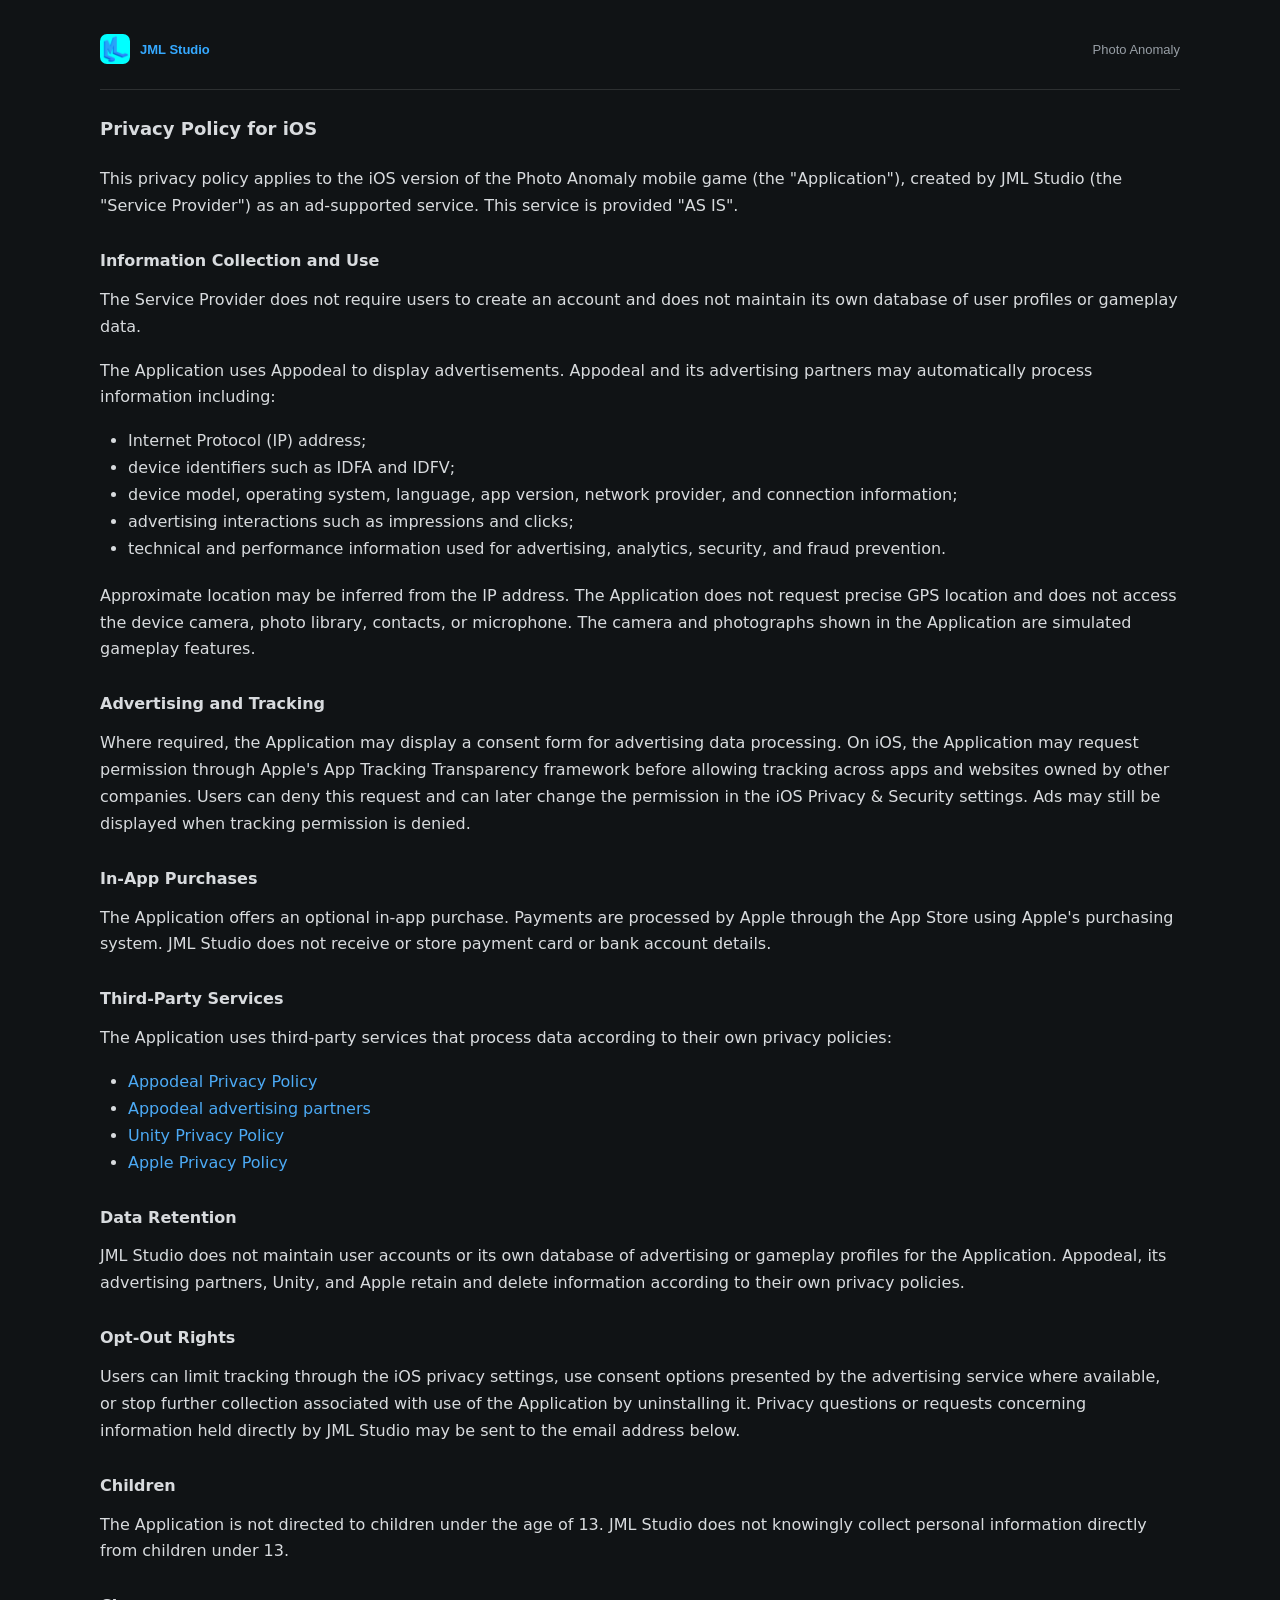
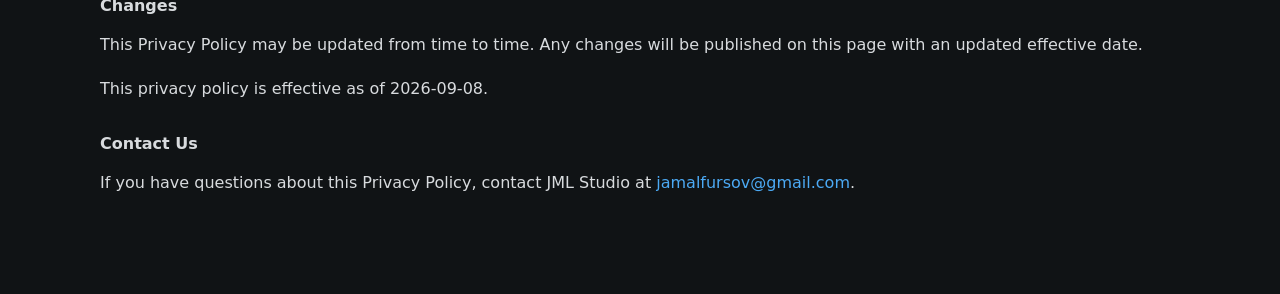
==== photoanomaly-ios/index.html @ 8ca18dcf "Added ios privacy policy" ====
<!doctype html>
<html lang="en">
<head>
  <meta charset="utf-8">
  <meta name="viewport" content="width=device-width, initial-scale=1">
  <meta name="theme-color" content="#080a0d">
  <meta name="robots" content="index,follow">
  <title>Photo Anomaly — Privacy Policy for iOS</title>
  <link rel="icon" href="../jml512.png">
  <link rel="stylesheet" href="../style.css">
</head>
<body class="legal-page">
  <main class="legal-wrap">
    <nav class="legal-nav" aria-label="JML Studio">
      <a href="../index.html">
        <img src="../jml512.png" alt="" width="30" height="30">
        <strong>JML Studio</strong>
      </a>
      <span>Photo Anomaly</span>
    </nav>
    <article class="legal-article">
      <h1>Privacy Policy for iOS</h1>
      <p>This privacy policy applies to the iOS version of the Photo Anomaly mobile game (the "Application"), created by JML Studio (the "Service Provider") as an ad-supported service. This service is provided "AS IS".</p>

      <h2>Information Collection and Use</h2>
      <p>The Service Provider does not require users to create an account and does not maintain its own database of user profiles or gameplay data.</p>
      <p>The Application uses Appodeal to display advertisements. Appodeal and its advertising partners may automatically process information including:</p>
      <ul>
        <li>Internet Protocol (IP) address;</li>
        <li>device identifiers such as IDFA and IDFV;</li>
        <li>device model, operating system, language, app version, network provider, and connection information;</li>
        <li>advertising interactions such as impressions and clicks;</li>
        <li>technical and performance information used for advertising, analytics, security, and fraud prevention.</li>
      </ul>
      <p>Approximate location may be inferred from the IP address. The Application does not request precise GPS location and does not access the device camera, photo library, contacts, or microphone. The camera and photographs shown in the Application are simulated gameplay features.</p>

      <h2>Advertising and Tracking</h2>
      <p>Where required, the Application may display a consent form for advertising data processing. On iOS, the Application may request permission through Apple's App Tracking Transparency framework before allowing tracking across apps and websites owned by other companies. Users can deny this request and can later change the permission in the iOS Privacy &amp; Security settings. Ads may still be displayed when tracking permission is denied.</p>

      <h2>In-App Purchases</h2>
      <p>The Application offers an optional in-app purchase. Payments are processed by Apple through the App Store using Apple's purchasing system. JML Studio does not receive or store payment card or bank account details.</p>

      <h2>Third-Party Services</h2>
      <p>The Application uses third-party services that process data according to their own privacy policies:</p>
      <ul>
        <li><a href="https://appodeal.com/privacy-policy/" target="_blank" rel="noopener noreferrer">Appodeal Privacy Policy</a></li>
        <li><a href="https://appodeal.com/partners-privacy-policies/" target="_blank" rel="noopener noreferrer">Appodeal advertising partners</a></li>
        <li><a href="https://unity.com/legal/privacy-policy" target="_blank" rel="noopener noreferrer">Unity Privacy Policy</a></li>
        <li><a href="https://www.apple.com/legal/privacy/" target="_blank" rel="noopener noreferrer">Apple Privacy Policy</a></li>
      </ul>

      <h2>Data Retention</h2>
      <p>JML Studio does not maintain user accounts or its own database of advertising or gameplay profiles for the Application. Appodeal, its advertising partners, Unity, and Apple retain and delete information according to their own privacy policies.</p>

      <h2>Opt-Out Rights</h2>
      <p>Users can limit tracking through the iOS privacy settings, use consent options presented by the advertising service where available, or stop further collection associated with use of the Application by uninstalling it. Privacy questions or requests concerning information held directly by JML Studio may be sent to the email address below.</p>

      <h2>Children</h2>
      <p>The Application is not directed to children under the age of 13. JML Studio does not knowingly collect personal information directly from children under 13.</p>

      <h2>Changes</h2>
      <p>This Privacy Policy may be updated from time to time. Any changes will be published on this page with an updated effective date.</p>
      <p>This privacy policy is effective as of 2026-09-08.</p>

      <h2>Contact Us</h2>
      <p>If you have questions about this Privacy Policy, contact JML Studio at <a href="mailto:jamalfursov@gmail.com">jamalfursov@gmail.com</a>.</p>
    </article>
  </main>
</body>
</html>
---- style.css ----
:root {
  --bg: #07090c;
  --bg-soft: #0a0d11;
  --panel: #0c1117;
  --panel-2: #0e141b;
  --text: #e8f2ff;
  --muted: #8f98a5;
  --muted-2: #626b77;
  --line: rgba(210, 232, 255, .08);
  --line-strong: rgba(210, 232, 255, .14);
  --accent: #24d6d6;
  --accent-2: #2e9fff;
  --accent-soft: rgba(36, 214, 214, .12);
  --radius: 28px;
  --max: 1440px;
  --header-h: 92px;
}

* { box-sizing: border-box; }
html { scroll-behavior: smooth; background: var(--bg); }
body {
  margin: 0;
  color: var(--text);
  background: var(--bg);
  font-family: Inter, ui-sans-serif, -apple-system, BlinkMacSystemFont, "Segoe UI", Roboto, Helvetica, Arial, sans-serif;
  -webkit-font-smoothing: antialiased;
  overflow-x: hidden;
}

a { color: inherit; text-decoration: none; }
button, a { -webkit-tap-highlight-color: transparent; }
img { display: block; max-width: 100%; }

::selection { background: rgba(36, 214, 214, .25); color: white; }

.ambient, .grid-glow { position: fixed; inset: auto; pointer-events: none; z-index: 0; }
.ambient { width: 520px; height: 520px; border-radius: 50%; filter: blur(130px); opacity: .13; }
.ambient-a { right: -220px; top: 120px; background: var(--accent-2); }
.ambient-b { left: -220px; top: 820px; background: var(--accent); opacity: .09; }
.grid-glow {
  inset: 0;
  opacity: .23;
  background-image:
    linear-gradient(rgba(255,255,255,.017) 1px, transparent 1px),
    linear-gradient(90deg, rgba(255,255,255,.017) 1px, transparent 1px);
  background-size: 76px 76px;
  mask-image: linear-gradient(to bottom, black 0, transparent 780px);
}

.site-header {
  position: relative;
  z-index: 10;
  width: min(calc(100% - 64px), var(--max));
  height: var(--header-h);
  margin: 0 auto;
  display: grid;
  grid-template-columns: 1fr auto 1fr;
  align-items: center;
  border-bottom: 1px solid var(--line);
}
.brand { display: inline-flex; align-items: center; gap: 12px; width: max-content; font-weight: 720; letter-spacing: -.02em; }
.brand img { width: 42px; height: 42px; border-radius: 11px; box-shadow: 0 8px 28px rgba(38, 157, 255, .14); }
.nav { display: flex; align-items: center; gap: 34px; font-size: 14px; color: var(--muted); }
.nav a { transition: color .2s ease; }
.nav a:hover { color: var(--text); }
.language-toggle {
  justify-self: end;
  border: 1px solid var(--line-strong);
  background: rgba(12, 17, 23, .72);
  color: var(--muted-2);
  padding: 9px 12px;
  border-radius: 999px;
  font: inherit;
  font-size: 12px;
  font-weight: 700;
  cursor: pointer;
  backdrop-filter: blur(14px);
}
.language-toggle [data-lang] { transition: color .2s ease; }
.language-toggle [data-lang].active { color: var(--text); }
.language-toggle .separator { margin: 0 5px; opacity: .35; }

.section-shell { position: relative; z-index: 1; width: min(calc(100% - 64px), var(--max)); margin-left: auto; margin-right: auto; }

.hero {
  min-height: 690px;
  display: grid;
  grid-template-columns: 1.02fr .98fr;
  align-items: center;
  gap: 72px;
  padding: 74px 0 88px;
}
.eyebrow, .section-kicker {
  display: flex;
  align-items: center;
  gap: 10px;
  color: var(--accent);
  text-transform: uppercase;
  letter-spacing: .13em;
  font-size: 12px;
  font-weight: 750;
}
.signal-dot { width: 6px; height: 6px; background: var(--accent); border-radius: 999px; box-shadow: 0 0 18px rgba(36,214,214,.9); flex: 0 0 auto; }
.hero h1 {
  margin: 0;
  font-size: clamp(88px, 10.2vw, 166px);
  line-height: .79;
  letter-spacing: -.075em;
  font-weight: 820;
}
.hero h1 span {
  color: transparent;
  -webkit-text-stroke: 1px rgba(224, 241, 255, .35);
  text-stroke: 1px rgba(224, 241, 255, .35);
}
.hero-actions { margin-top: 56px; display: flex; flex-wrap: wrap; gap: 12px; }
.button {
  display: inline-flex;
  align-items: center;
  justify-content: space-between;
  gap: 28px;
  min-width: 190px;
  padding: 15px 18px;
  border: 1px solid var(--line-strong);
  border-radius: 13px;
  font-size: 14px;
  font-weight: 720;
  transition: transform .2s ease, background .2s ease, border-color .2s ease, box-shadow .2s ease;
}
.button:hover { transform: translateY(-2px); }
.button-primary { background: var(--text); color: #071016; border-color: var(--text); box-shadow: 0 14px 42px rgba(94, 183, 255, .12); }
.button-primary:hover { background: #fff; }
.button-ghost { background: rgba(255,255,255,.018); }
.button-ghost:hover { border-color: rgba(36,214,214,.28); background: rgba(36,214,214,.055); }
.button-large { min-width: 230px; padding: 18px 20px; }

.hero-mark { position: relative; display: grid; place-items: center; min-height: 500px; }
.logo-frame {
  width: min(68%, 390px);
  aspect-ratio: 1;
  border-radius: 42px;
  overflow: hidden;
  box-shadow: 0 36px 130px rgba(31, 140, 255, .22), 0 0 0 1px rgba(255,255,255,.07);
  transform: rotate(2.4deg);
  position: relative;
  z-index: 2;
}
.logo-frame img { width: 100%; height: 100%; object-fit: cover; }
.logo-orbit { position: absolute; width: 84%; aspect-ratio: 1; border-radius: 50%; border: 1px solid rgba(36,214,214,.14); box-shadow: inset 0 0 100px rgba(36,214,214,.03); }
.logo-orbit::before, .logo-orbit::after { content: ""; position: absolute; border-radius: 50%; border: 1px solid rgba(46,159,255,.08); }
.logo-orbit::before { inset: 10%; }
.logo-orbit::after { inset: 24%; }
.orbit-label { position: absolute; z-index: 3; font: 650 10px/1 ui-monospace, SFMono-Regular, Menlo, monospace; letter-spacing: .15em; color: rgba(221, 237, 255, .42); }
.orbit-label-top { right: 8%; top: 13%; }
.orbit-label-bottom { left: 8%; bottom: 14%; }

.stats {
  display: grid;
  grid-template-columns: repeat(3, minmax(0, 1fr));
  border-top: 1px solid var(--line);
  border-bottom: 1px solid var(--line);
  background: rgba(7,9,12,.36);
}
.stat {
  min-width: 0;
  padding: 38px 36px 40px;
  border-right: 1px solid var(--line);
}
.stat:last-child { border-right: 0; }
.stat-value { display: flex; align-items: baseline; flex-wrap: wrap; gap: 10px; min-width: 0; }
.stat-value strong { font-size: clamp(40px, 4vw, 64px); line-height: .9; letter-spacing: -.055em; }
.stat-value em { font-style: normal; color: var(--text); font-size: clamp(14px, 1.2vw, 19px); font-weight: 700; white-space: nowrap; }
.stat > span { display: block; margin-top: 10px; color: var(--muted); font-size: 14px; line-height: 1.35; }

.work, .links-section { padding-top: 132px; }
.section-heading { max-width: 1000px; margin-bottom: 48px; }
.compact-heading { margin-bottom: 30px; }
.section-heading h2, .contact-card h2 {
  margin: 14px 0 0;
  font-size: clamp(48px, 6vw, 92px);
  line-height: .97;
  letter-spacing: -.055em;
}

.project-grid { display: grid; grid-template-columns: repeat(2, minmax(0, 1fr)); gap: 16px; }
.project-card {
  min-width: 0;
  overflow: hidden;
  border: 1px solid var(--line);
  border-radius: var(--radius);
  background: linear-gradient(145deg, rgba(14,20,27,.97), rgba(9,13,18,.97));
  box-shadow: 0 28px 80px rgba(0,0,0,.16);
  transition: transform .25s ease, border-color .25s ease, box-shadow .25s ease;
}
.project-card:hover { transform: translateY(-3px); border-color: rgba(85,183,255,.18); box-shadow: 0 34px 90px rgba(0,0,0,.24); }
.project-card-wide { grid-column: 1 / -1; }

.project-media { position: relative; height: 250px; display: grid; overflow: hidden; background: #05070a; border-bottom: 1px solid var(--line); }
.project-media img { width: 100%; height: 100%; min-width: 0; object-fit: cover; transition: transform .45s ease, filter .45s ease; filter: saturate(.78) contrast(1.02) brightness(.82); }
.project-card:hover .project-media img { transform: scale(1.025); filter: saturate(.92) contrast(1.04) brightness(.9); }
.media-pair { grid-template-columns: 1fr 1fr; gap: 2px; }
.media-triptych { grid-template-columns: repeat(3, 1fr); gap: 2px; }
.media-portrait img { object-position: center 25%; }
.media-shade { position: absolute; inset: 0; background: linear-gradient(to top, rgba(5,8,12,.75) 0%, transparent 52%), linear-gradient(90deg, rgba(4,8,12,.08), transparent); pointer-events: none; }
.media-badge { position: absolute; left: 18px; top: 18px; display: inline-flex; align-items: center; gap: 8px; padding: 8px 10px; border-radius: 999px; border: 1px solid rgba(255,255,255,.12); background: rgba(7,10,14,.68); backdrop-filter: blur(12px); font: 700 10px/1 ui-monospace, SFMono-Regular, Menlo, monospace; text-transform: uppercase; letter-spacing: .08em; color: #b7c3cf; }
.status-live { color: #92f8f2; border-color: rgba(36,214,214,.22); }

.project-content { padding: 26px 30px 30px; display: flex; flex-direction: column; min-height: 335px; }
.project-topline { display: flex; justify-content: space-between; align-items: center; gap: 20px; color: var(--muted-2); font: 700 10px/1 ui-monospace, SFMono-Regular, Menlo, monospace; letter-spacing: .08em; text-transform: uppercase; }
.project-index { color: #a9b5c2; }
.project-content h3, .fan-copy h3 { margin: 34px 0 16px; font-size: clamp(34px, 3.6vw, 58px); line-height: .95; letter-spacing: -.052em; }
.project-content p, .fan-project-row p { margin: 0; color: #a2a9b1; font-size: 15px; line-height: 1.65; }
.project-meta { display: flex; flex-wrap: wrap; gap: 8px; margin-top: 24px; }
.project-meta span { padding: 7px 10px; border: 1px solid var(--line); border-radius: 999px; color: #929ba6; font: 650 10px/1 ui-monospace, SFMono-Regular, Menlo, monospace; }
.project-link { display: flex; align-items: center; justify-content: space-between; gap: 20px; margin-top: auto; padding-top: 30px; color: #dbe8f7; font-size: 14px; font-weight: 720; border-top: 1px solid var(--line); }
.project-meta + .project-link { margin-top: 30px; }
.project-link span:last-child { color: var(--accent-2); font-size: 18px; transition: transform .2s ease; }
.project-link:hover span:last-child { transform: translate(3px, -3px); }

.archive-card { position: relative; }
.archive-visual { position: relative; height: 250px; overflow: hidden; border-bottom: 1px solid var(--line); background: radial-gradient(circle at 66% 18%, rgba(36,214,214,.13), transparent 36%), linear-gradient(135deg, #0b1218, #080b0f 62%); }
.archive-word { position: absolute; left: 28px; bottom: 16px; z-index: 2; font-size: 104px; font-weight: 850; line-height: .8; letter-spacing: -.08em; color: rgba(231,243,255,.95); }
.archive-stack { position: absolute; right: 30px; top: 28px; display: grid; grid-template-columns: repeat(3, 58px); gap: 9px; transform: rotate(-6deg); }
.archive-stack span { aspect-ratio: 1; display: grid; place-items: center; border-radius: 14px; background: rgba(255,255,255,.035); border: 1px solid rgba(255,255,255,.08); color: rgba(204,225,245,.45); font: 760 12px/1 ui-monospace, monospace; }
.archive-stack span:nth-child(2), .archive-stack span:nth-child(5) { color: var(--accent); border-color: rgba(36,214,214,.16); background: rgba(36,214,214,.045); }
.archive-grid { position: absolute; inset: 0; background-image: linear-gradient(rgba(255,255,255,.025) 1px, transparent 1px), linear-gradient(90deg, rgba(255,255,255,.025) 1px, transparent 1px); background-size: 32px 32px; mask-image: linear-gradient(90deg, transparent, black); }

.fan-card { display: grid; grid-template-columns: 1.05fr .95fr; min-height: 560px; }
.fan-copy { padding: 36px 38px 38px; }
.fan-copy h3 { margin-top: 42px; }
.fan-project-row { padding: 22px 0; border-top: 1px solid var(--line); }
.fan-project-row strong { display: block; margin-bottom: 9px; font-size: 15px; }
.fan-project-row p { font-size: 14px; }
.fan-disclaimer { margin: 20px 0 0; color: var(--muted-2); font-size: 11px; line-height: 1.5; }
.jurassic-video { position: relative; min-height: 100%; overflow: hidden; border-left: 1px solid var(--line); background: #05070a; }
.jurassic-video img { width: 100%; height: 100%; object-fit: cover; filter: saturate(.7) brightness(.72); transition: transform .45s ease, filter .45s ease; }
.jurassic-video:hover img { transform: scale(1.025); filter: saturate(.9) brightness(.82); }
.jurassic-video::after { content: ""; position: absolute; inset: 0; background: linear-gradient(to top, rgba(5,8,12,.82), transparent 58%); }
.video-overlay { position: absolute; left: 26px; right: 26px; bottom: 24px; z-index: 2; display: grid; grid-template-columns: auto 1fr auto; align-items: center; gap: 14px; }
.play-button { width: 50px; height: 50px; display: grid; place-items: center; border-radius: 50%; background: rgba(239,248,255,.94); color: #071016; font-size: 14px; }
.video-overlay small { display: block; color: #a5adb6; font-size: 10px; text-transform: uppercase; letter-spacing: .1em; margin-bottom: 4px; }
.video-overlay strong { font-size: 16px; }
.video-arrow { font-size: 20px; color: var(--accent-2); }

.links-section { padding-bottom: 40px; }
.social-grid { display: grid; grid-template-columns: repeat(3, minmax(0, 1fr)); gap: 12px; }
.social-card {
  min-width: 0;
  display: grid;
  grid-template-columns: auto minmax(0,1fr) auto;
  align-items: center;
  gap: 16px;
  min-height: 112px;
  padding: 19px;
  border: 1px solid var(--line);
  border-radius: 19px;
  background: rgba(11,15,20,.68);
  transition: transform .22s ease, border-color .22s ease, background .22s ease;
}
.social-card:hover { transform: translateY(-3px); border-color: rgba(36,214,214,.2); background: rgba(13,20,26,.94); }
.social-icon { width: 48px; height: 48px; display: grid; place-items: center; border-radius: 14px; border: 1px solid var(--line-strong); background: rgba(255,255,255,.025); color: #d8e7f4; }
.social-icon svg { width: 23px; height: 23px; fill: currentColor; }
.itch-icon b { font-size: 12px; letter-spacing: -.04em; }
.social-copy { min-width: 0; }
.social-copy strong { display: block; font-size: 16px; }
.social-copy small { display: block; margin-top: 5px; color: var(--muted); font-size: 12px; white-space: nowrap; overflow: hidden; text-overflow: ellipsis; }
.social-arrow { color: var(--accent-2); font-size: 18px; transition: transform .2s ease; }
.social-card:hover .social-arrow { transform: translate(3px,-3px); }
.social-card:hover .social-icon { color: var(--accent); }

.contact-section { padding-top: 108px; padding-bottom: 108px; }
.contact-card { padding: 44px; display: flex; align-items: end; justify-content: space-between; gap: 42px; border: 1px solid rgba(36,214,214,.12); border-radius: 28px; background: radial-gradient(circle at 88% 20%, rgba(46,159,255,.13), transparent 31%), linear-gradient(135deg, rgba(13,20,27,.94), rgba(8,12,16,.94)); }
.contact-card h2 { font-size: clamp(30px, 4vw, 58px); max-width: 820px; overflow-wrap: anywhere; }
.contact-copy { min-width: 0; }

.site-footer { min-height: 94px; display: flex; align-items: center; justify-content: space-between; gap: 30px; border-top: 1px solid var(--line); color: var(--muted-2); font-size: 12px; }
.site-footer a:hover { color: var(--text); }

.reveal { opacity: 0; transform: translateY(16px); transition: opacity .6s ease, transform .6s ease; }
.reveal.is-visible { opacity: 1; transform: none; }

/* Privacy policy */
.legal-page { background: #101315; color: #e7e9eb; }
.legal-page .ambient, .legal-page .grid-glow { display: none; }
.legal-wrap { width: min(calc(100% - 48px), 1080px); margin: 0 auto; padding: 34px 0 80px; }
.legal-nav { display: flex; align-items: center; justify-content: space-between; gap: 24px; padding-bottom: 25px; border-bottom: 1px solid rgba(255,255,255,.12); color: #989fa6; font-size: 13px; }
.legal-nav a { display: flex; align-items: center; gap: 10px; color: #35a9ff; }
.legal-nav img { width: 30px; height: 30px; border-radius: 7px; }
.legal-article { margin-top: 24px; font-family: ui-sans-serif, system-ui, -apple-system, "Segoe UI", sans-serif; font-size: 16px; line-height: 1.68; color: #d8dbde; }
.legal-article h1 { font-size: 18px; margin: 0 0 22px; }
.legal-article h2 { font-size: 16px; margin: 28px 0 12px; }
.legal-article p { margin: 0 0 17px; }
.legal-article ul { margin: 0 0 20px; padding-left: 28px; }
.legal-article a { color: #4caaf5; }
.legal-article hr { border: 0; border-top: 1px solid rgba(255,255,255,.12); margin: 30px 0; }

@media (max-width: 1100px) {
  .hero { min-height: auto; grid-template-columns: 1fr .82fr; gap: 28px; }
  .hero h1 { font-size: clamp(76px, 12vw, 128px); }
  .logo-frame { width: min(78%, 350px); }
  .social-grid { grid-template-columns: repeat(2, minmax(0, 1fr)); }
  .fan-card { grid-template-columns: 1fr; }
  .jurassic-video { min-height: 420px; border-left: 0; border-top: 1px solid var(--line); }
}

@media (max-width: 820px) {
  :root { --header-h: 74px; --radius: 22px; }
  .site-header, .section-shell { width: min(calc(100% - 34px), var(--max)); }
  .site-header { grid-template-columns: 1fr auto; }
  .nav { display: none; }
  .hero { grid-template-columns: 1fr; padding: 60px 0 74px; gap: 36px; }
  .hero-mark { min-height: 360px; order: -1; }
  .logo-frame { width: min(68vw, 315px); border-radius: 34px; }
  .logo-orbit { width: min(82vw, 390px); }
  .hero h1 { font-size: clamp(76px, 24vw, 116px); }
  .hero-actions { margin-top: 40px; }
  .stats { grid-template-columns: 1fr; }
  .stat { border-right: 0; border-bottom: 1px solid var(--line); padding: 26px 10px; display: grid; grid-template-columns: minmax(145px, auto) 1fr; align-items: center; gap: 18px; }
  .stat:last-child { border-bottom: 0; }
  .stat > span { margin: 0; }
  .work, .links-section { padding-top: 92px; }
  .section-heading { margin-bottom: 34px; }
  .project-grid { grid-template-columns: 1fr; }
  .project-card-wide { grid-column: auto; }
  .project-media, .archive-visual { height: 230px; }
  .project-content { padding: 24px; min-height: 0; }
  .project-content h3, .fan-copy h3 { font-size: clamp(38px, 11vw, 56px); }
  .project-link { margin-top: 28px; }
  .fan-copy { padding: 28px 24px; }
  .jurassic-video { min-height: 330px; }
  .contact-card { align-items: stretch; flex-direction: column; padding: 30px 24px; }
  .button-large { width: 100%; }
  .site-footer { min-height: 118px; align-items: flex-start; justify-content: center; flex-direction: column; gap: 10px; }
}

@media (max-width: 560px) {
  .brand span { font-size: 14px; }
  .brand img { width: 36px; height: 36px; border-radius: 9px; }
  .language-toggle { padding: 8px 10px; }
  .hero { padding-top: 42px; }
  .hero-mark { min-height: 310px; }
  .hero-actions { flex-direction: column; }
  .button { width: 100%; }
  .stat { grid-template-columns: 130px 1fr; }
  .stat-value { gap: 6px; }
  .stat-value strong { font-size: 42px; }
  .stat-value em { font-size: 13px; }
  .section-heading h2 { font-size: 44px; }
  .media-pair { grid-template-columns: 1fr 1fr; }
  .media-triptych { grid-template-columns: repeat(3, 1fr); }
  .project-media { height: 205px; }
  .archive-word { font-size: 82px; }
  .archive-stack { right: 20px; grid-template-columns: repeat(3, 45px); }
  .social-grid { grid-template-columns: 1fr; }
  .social-card { min-height: 94px; }
  .jurassic-video { min-height: 270px; }
  .video-overlay { left: 18px; right: 18px; bottom: 18px; }
}

@media (prefers-reduced-motion: reduce) {
  html { scroll-behavior: auto; }
  *, *::before, *::after { animation: none !important; transition: none !important; }
  .reveal { opacity: 1; transform: none; }
}
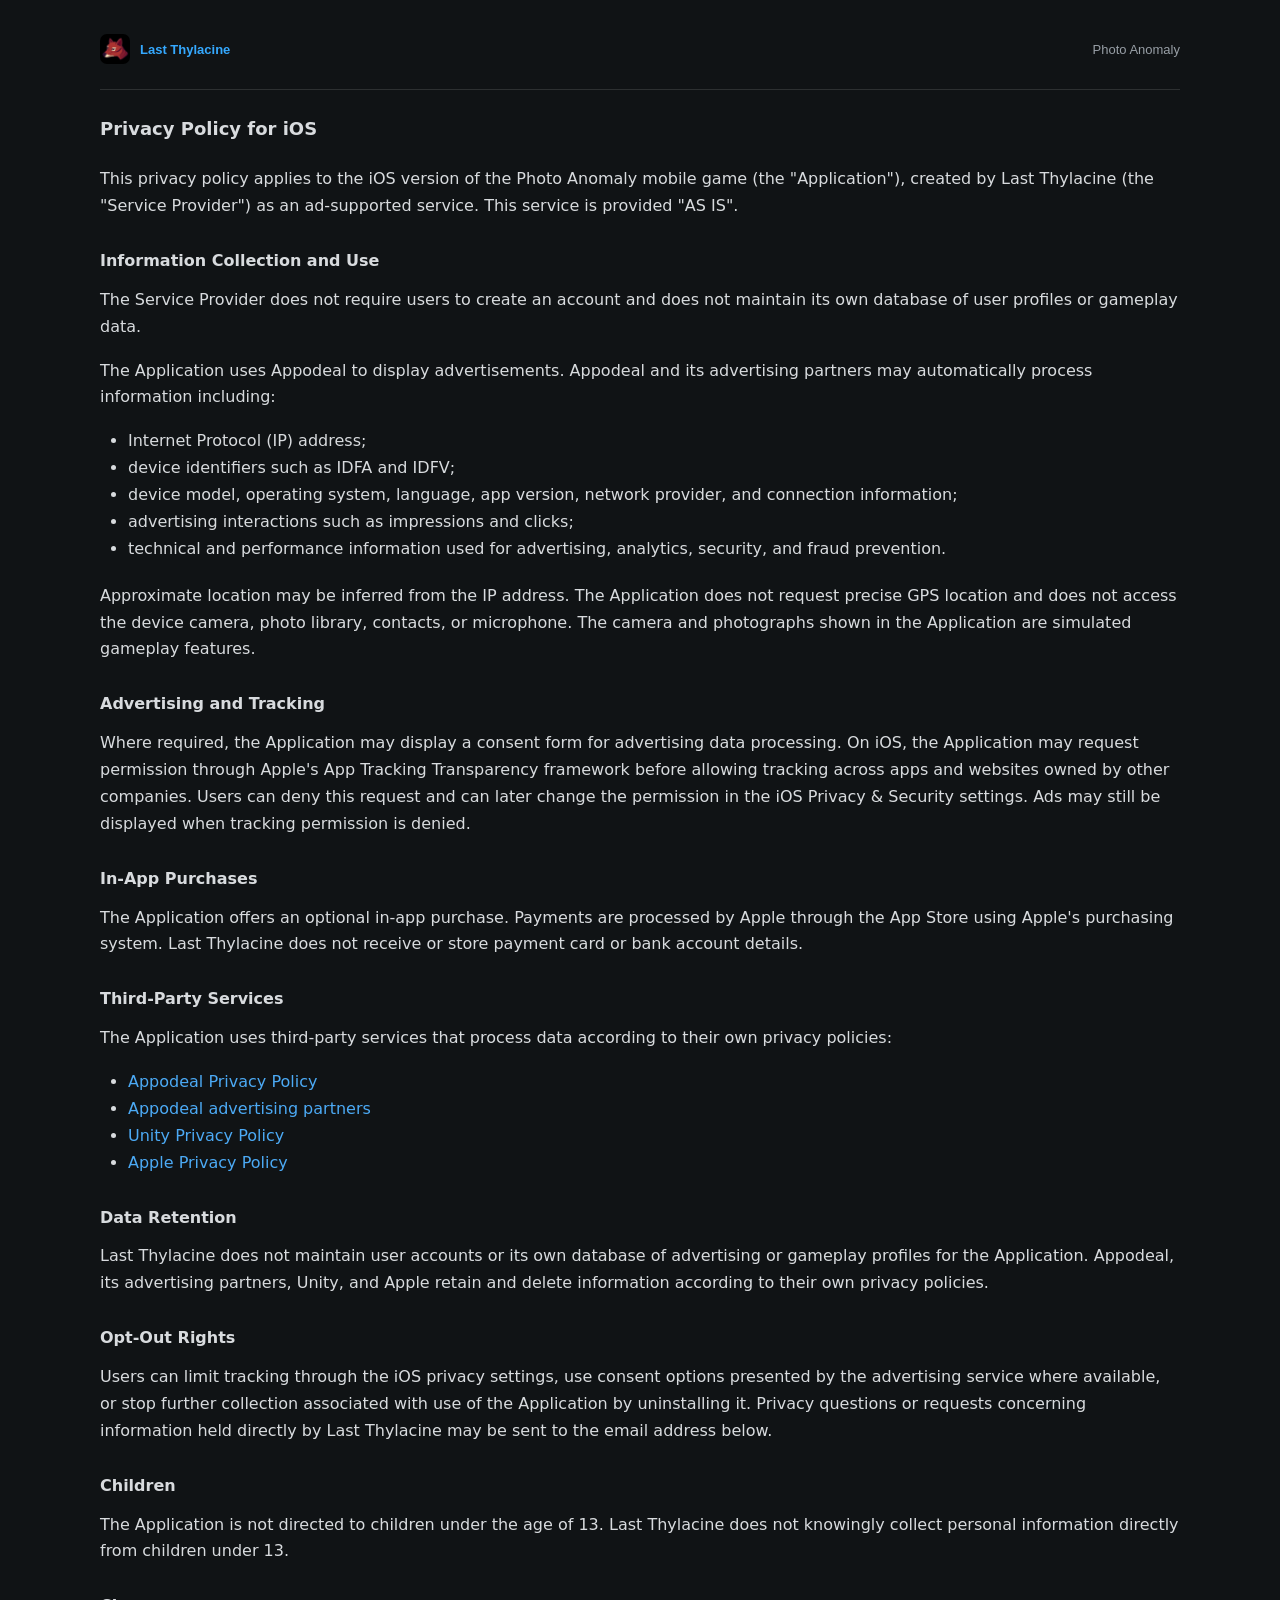
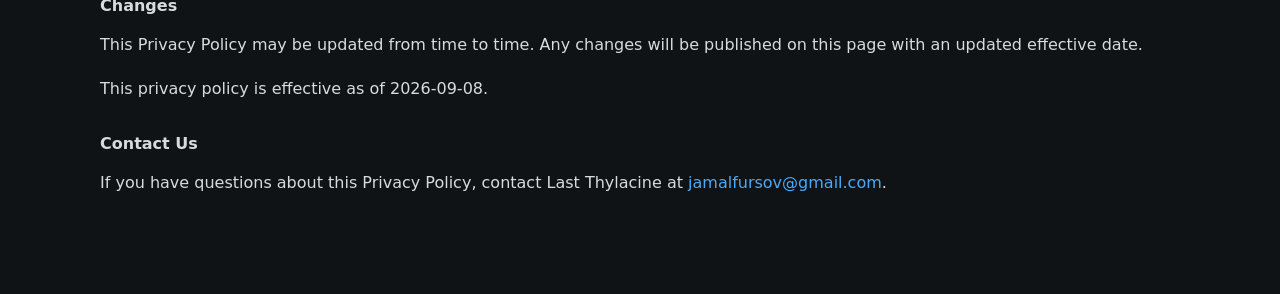
==== commit 7d82ada2: "thyla update" ====
--- a/photoanomaly-ios/index.html
+++ b/photoanomaly-ios/index.html
@@ -6,21 +6,21 @@
   <meta name="theme-color" content="#080a0d">
   <meta name="robots" content="index,follow">
   <title>Photo Anomaly — Privacy Policy for iOS</title>
-  <link rel="icon" href="../jml512.png">
+  <link rel="icon" href="../last-thylacine.png">
   <link rel="stylesheet" href="../style.css">
 </head>
 <body class="legal-page">
   <main class="legal-wrap">
-    <nav class="legal-nav" aria-label="JML Studio">
+    <nav class="legal-nav" aria-label="Last Thylacine">
       <a href="../index.html">
-        <img src="../jml512.png" alt="" width="30" height="30">
-        <strong>JML Studio</strong>
+        <img src="../last-thylacine.png" alt="" width="30" height="30">
+        <strong>Last Thylacine</strong>
       </a>
       <span>Photo Anomaly</span>
     </nav>
     <article class="legal-article">
       <h1>Privacy Policy for iOS</h1>
-      <p>This privacy policy applies to the iOS version of the Photo Anomaly mobile game (the "Application"), created by JML Studio (the "Service Provider") as an ad-supported service. This service is provided "AS IS".</p>
+      <p>This privacy policy applies to the iOS version of the Photo Anomaly mobile game (the "Application"), created by Last Thylacine (the "Service Provider") as an ad-supported service. This service is provided "AS IS".</p>
 
       <h2>Information Collection and Use</h2>
       <p>The Service Provider does not require users to create an account and does not maintain its own database of user profiles or gameplay data.</p>
@@ -38,7 +38,7 @@
       <p>Where required, the Application may display a consent form for advertising data processing. On iOS, the Application may request permission through Apple's App Tracking Transparency framework before allowing tracking across apps and websites owned by other companies. Users can deny this request and can later change the permission in the iOS Privacy &amp; Security settings. Ads may still be displayed when tracking permission is denied.</p>
 
       <h2>In-App Purchases</h2>
-      <p>The Application offers an optional in-app purchase. Payments are processed by Apple through the App Store using Apple's purchasing system. JML Studio does not receive or store payment card or bank account details.</p>
+      <p>The Application offers an optional in-app purchase. Payments are processed by Apple through the App Store using Apple's purchasing system. Last Thylacine does not receive or store payment card or bank account details.</p>
 
       <h2>Third-Party Services</h2>
       <p>The Application uses third-party services that process data according to their own privacy policies:</p>
@@ -50,20 +50,20 @@
       </ul>
 
       <h2>Data Retention</h2>
-      <p>JML Studio does not maintain user accounts or its own database of advertising or gameplay profiles for the Application. Appodeal, its advertising partners, Unity, and Apple retain and delete information according to their own privacy policies.</p>
+      <p>Last Thylacine does not maintain user accounts or its own database of advertising or gameplay profiles for the Application. Appodeal, its advertising partners, Unity, and Apple retain and delete information according to their own privacy policies.</p>
 
       <h2>Opt-Out Rights</h2>
-      <p>Users can limit tracking through the iOS privacy settings, use consent options presented by the advertising service where available, or stop further collection associated with use of the Application by uninstalling it. Privacy questions or requests concerning information held directly by JML Studio may be sent to the email address below.</p>
+      <p>Users can limit tracking through the iOS privacy settings, use consent options presented by the advertising service where available, or stop further collection associated with use of the Application by uninstalling it. Privacy questions or requests concerning information held directly by Last Thylacine may be sent to the email address below.</p>
 
       <h2>Children</h2>
-      <p>The Application is not directed to children under the age of 13. JML Studio does not knowingly collect personal information directly from children under 13.</p>
+      <p>The Application is not directed to children under the age of 13. Last Thylacine does not knowingly collect personal information directly from children under 13.</p>
 
       <h2>Changes</h2>
       <p>This Privacy Policy may be updated from time to time. Any changes will be published on this page with an updated effective date.</p>
       <p>This privacy policy is effective as of 2026-09-08.</p>
 
       <h2>Contact Us</h2>
-      <p>If you have questions about this Privacy Policy, contact JML Studio at <a href="mailto:jamalfursov@gmail.com">jamalfursov@gmail.com</a>.</p>
+      <p>If you have questions about this Privacy Policy, contact Last Thylacine at <a href="mailto:jamalfursov@gmail.com">jamalfursov@gmail.com</a>.</p>
     </article>
   </main>
 </body>
--- a/style.css
+++ b/style.css
@@ -103,7 +103,7 @@
 .signal-dot { width: 6px; height: 6px; background: var(--accent); border-radius: 999px; box-shadow: 0 0 18px rgba(36,214,214,.9); flex: 0 0 auto; }
 .hero h1 {
   margin: 0;
-  font-size: clamp(88px, 10.2vw, 166px);
+  font-size: clamp(72px, 7.6vw, 124px);
   line-height: .79;
   letter-spacing: -.075em;
   font-weight: 820;
@@ -208,8 +208,8 @@
 .project-content { padding: 26px 30px 30px; display: flex; flex-direction: column; min-height: 335px; }
 .project-topline { display: flex; justify-content: space-between; align-items: center; gap: 20px; color: var(--muted-2); font: 700 10px/1 ui-monospace, SFMono-Regular, Menlo, monospace; letter-spacing: .08em; text-transform: uppercase; }
 .project-index { color: #a9b5c2; }
-.project-content h3, .fan-copy h3 { margin: 34px 0 16px; font-size: clamp(34px, 3.6vw, 58px); line-height: .95; letter-spacing: -.052em; }
-.project-content p, .fan-project-row p { margin: 0; color: #a2a9b1; font-size: 15px; line-height: 1.65; }
+.project-content h3 { margin: 34px 0 16px; font-size: clamp(34px, 3.6vw, 58px); line-height: .95; letter-spacing: -.052em; }
+.project-content p { margin: 0; color: #a2a9b1; font-size: 15px; line-height: 1.65; }
 .project-meta { display: flex; flex-wrap: wrap; gap: 8px; margin-top: 24px; }
 .project-meta span { padding: 7px 10px; border: 1px solid var(--line); border-radius: 999px; color: #929ba6; font: 650 10px/1 ui-monospace, SFMono-Regular, Menlo, monospace; }
 .project-link { display: flex; align-items: center; justify-content: space-between; gap: 20px; margin-top: auto; padding-top: 30px; color: #dbe8f7; font-size: 14px; font-weight: 720; border-top: 1px solid var(--line); }
@@ -224,23 +224,6 @@
 .archive-stack span { aspect-ratio: 1; display: grid; place-items: center; border-radius: 14px; background: rgba(255,255,255,.035); border: 1px solid rgba(255,255,255,.08); color: rgba(204,225,245,.45); font: 760 12px/1 ui-monospace, monospace; }
 .archive-stack span:nth-child(2), .archive-stack span:nth-child(5) { color: var(--accent); border-color: rgba(36,214,214,.16); background: rgba(36,214,214,.045); }
 .archive-grid { position: absolute; inset: 0; background-image: linear-gradient(rgba(255,255,255,.025) 1px, transparent 1px), linear-gradient(90deg, rgba(255,255,255,.025) 1px, transparent 1px); background-size: 32px 32px; mask-image: linear-gradient(90deg, transparent, black); }
-
-.fan-card { display: grid; grid-template-columns: 1.05fr .95fr; min-height: 560px; }
-.fan-copy { padding: 36px 38px 38px; }
-.fan-copy h3 { margin-top: 42px; }
-.fan-project-row { padding: 22px 0; border-top: 1px solid var(--line); }
-.fan-project-row strong { display: block; margin-bottom: 9px; font-size: 15px; }
-.fan-project-row p { font-size: 14px; }
-.fan-disclaimer { margin: 20px 0 0; color: var(--muted-2); font-size: 11px; line-height: 1.5; }
-.jurassic-video { position: relative; min-height: 100%; overflow: hidden; border-left: 1px solid var(--line); background: #05070a; }
-.jurassic-video img { width: 100%; height: 100%; object-fit: cover; filter: saturate(.7) brightness(.72); transition: transform .45s ease, filter .45s ease; }
-.jurassic-video:hover img { transform: scale(1.025); filter: saturate(.9) brightness(.82); }
-.jurassic-video::after { content: ""; position: absolute; inset: 0; background: linear-gradient(to top, rgba(5,8,12,.82), transparent 58%); }
-.video-overlay { position: absolute; left: 26px; right: 26px; bottom: 24px; z-index: 2; display: grid; grid-template-columns: auto 1fr auto; align-items: center; gap: 14px; }
-.play-button { width: 50px; height: 50px; display: grid; place-items: center; border-radius: 50%; background: rgba(239,248,255,.94); color: #071016; font-size: 14px; }
-.video-overlay small { display: block; color: #a5adb6; font-size: 10px; text-transform: uppercase; letter-spacing: .1em; margin-bottom: 4px; }
-.video-overlay strong { font-size: 16px; }
-.video-arrow { font-size: 20px; color: var(--accent-2); }
 
 .links-section { padding-bottom: 40px; }
 .social-grid { display: grid; grid-template-columns: repeat(3, minmax(0, 1fr)); gap: 12px; }
@@ -296,11 +279,9 @@
 
 @media (max-width: 1100px) {
   .hero { min-height: auto; grid-template-columns: 1fr .82fr; gap: 28px; }
-  .hero h1 { font-size: clamp(76px, 12vw, 128px); }
+  .hero h1 { font-size: clamp(68px, 9.6vw, 108px); }
   .logo-frame { width: min(78%, 350px); }
   .social-grid { grid-template-columns: repeat(2, minmax(0, 1fr)); }
-  .fan-card { grid-template-columns: 1fr; }
-  .jurassic-video { min-height: 420px; border-left: 0; border-top: 1px solid var(--line); }
 }
 
 @media (max-width: 820px) {
@@ -312,7 +293,7 @@
   .hero-mark { min-height: 360px; order: -1; }
   .logo-frame { width: min(68vw, 315px); border-radius: 34px; }
   .logo-orbit { width: min(82vw, 390px); }
-  .hero h1 { font-size: clamp(76px, 24vw, 116px); }
+  .hero h1 { font-size: clamp(52px, 16vw, 82px); }
   .hero-actions { margin-top: 40px; }
   .stats { grid-template-columns: 1fr; }
   .stat { border-right: 0; border-bottom: 1px solid var(--line); padding: 26px 10px; display: grid; grid-template-columns: minmax(145px, auto) 1fr; align-items: center; gap: 18px; }
@@ -324,10 +305,8 @@
   .project-card-wide { grid-column: auto; }
   .project-media, .archive-visual { height: 230px; }
   .project-content { padding: 24px; min-height: 0; }
-  .project-content h3, .fan-copy h3 { font-size: clamp(38px, 11vw, 56px); }
+  .project-content h3 { font-size: clamp(38px, 11vw, 56px); }
   .project-link { margin-top: 28px; }
-  .fan-copy { padding: 28px 24px; }
-  .jurassic-video { min-height: 330px; }
   .contact-card { align-items: stretch; flex-direction: column; padding: 30px 24px; }
   .button-large { width: 100%; }
   .site-footer { min-height: 118px; align-items: flex-start; justify-content: center; flex-direction: column; gap: 10px; }
@@ -353,8 +332,6 @@
   .archive-stack { right: 20px; grid-template-columns: repeat(3, 45px); }
   .social-grid { grid-template-columns: 1fr; }
   .social-card { min-height: 94px; }
-  .jurassic-video { min-height: 270px; }
-  .video-overlay { left: 18px; right: 18px; bottom: 18px; }
 }
 
 @media (prefers-reduced-motion: reduce) {
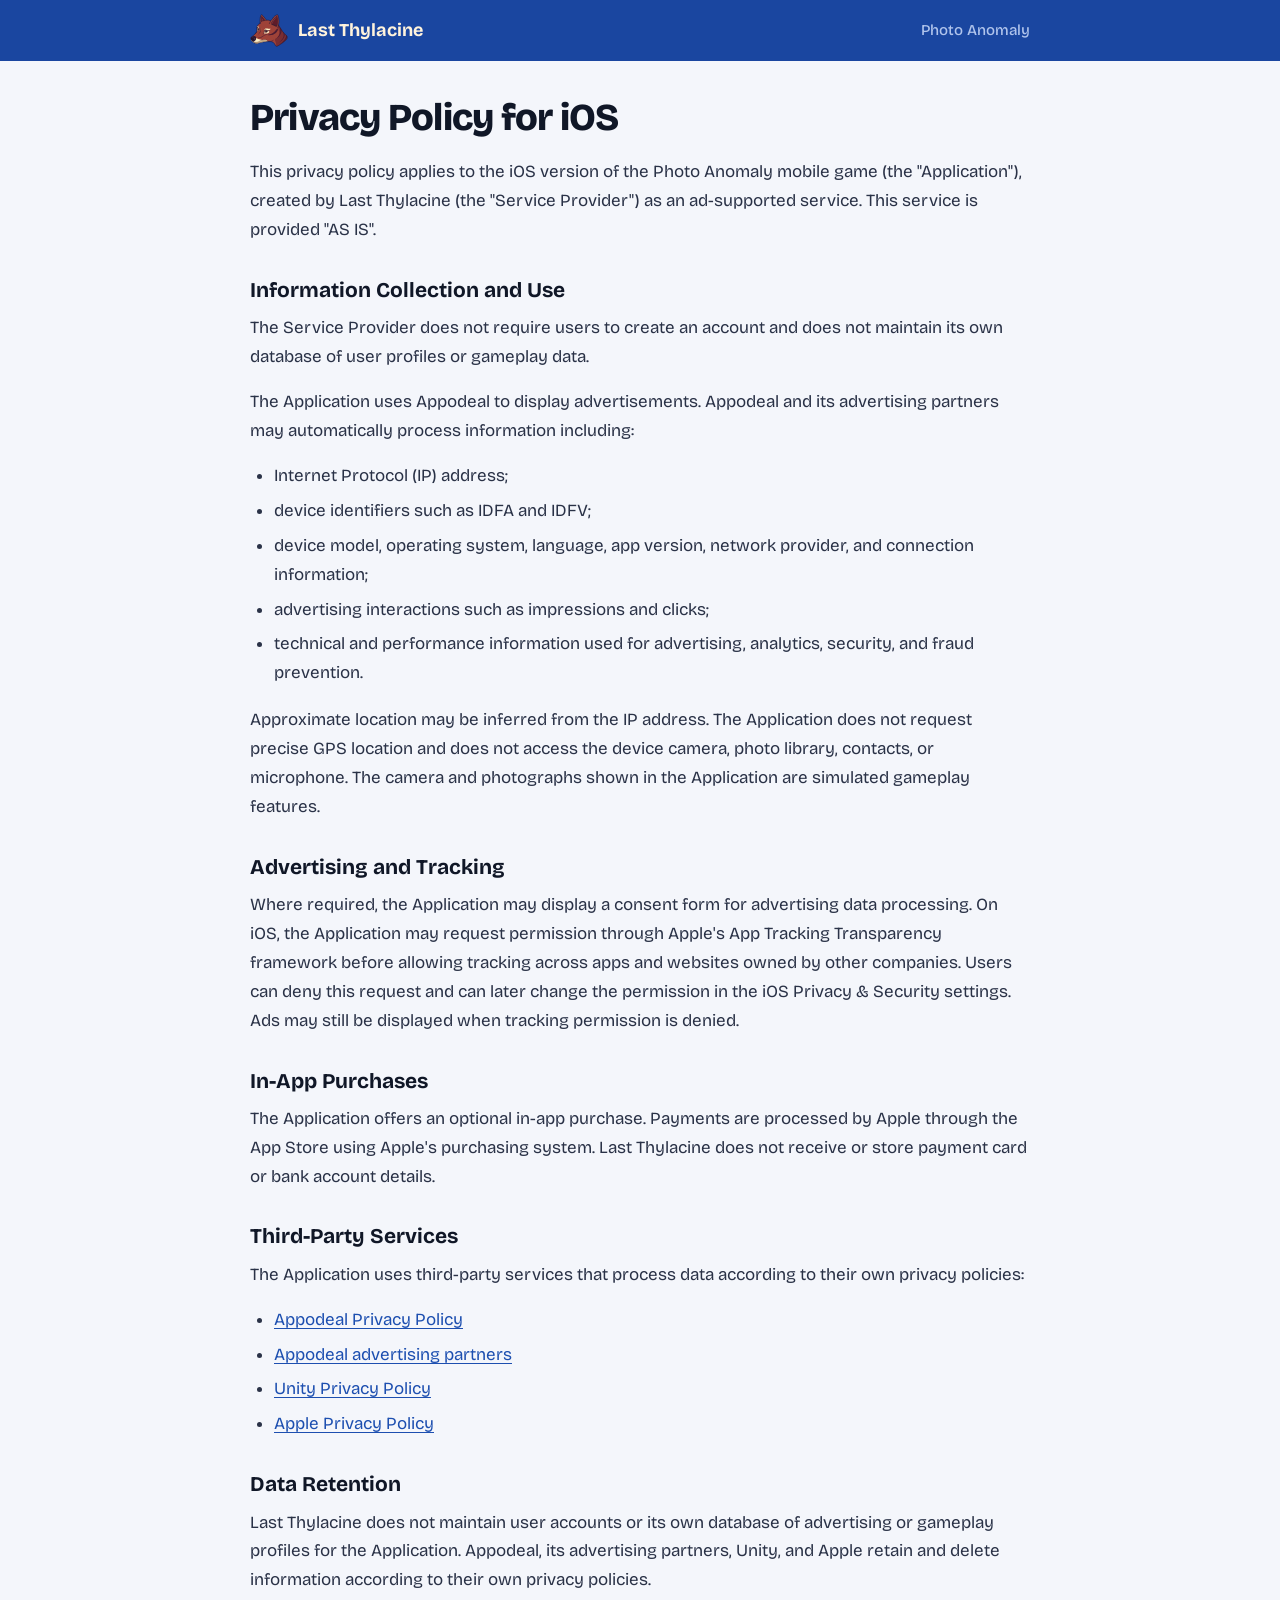
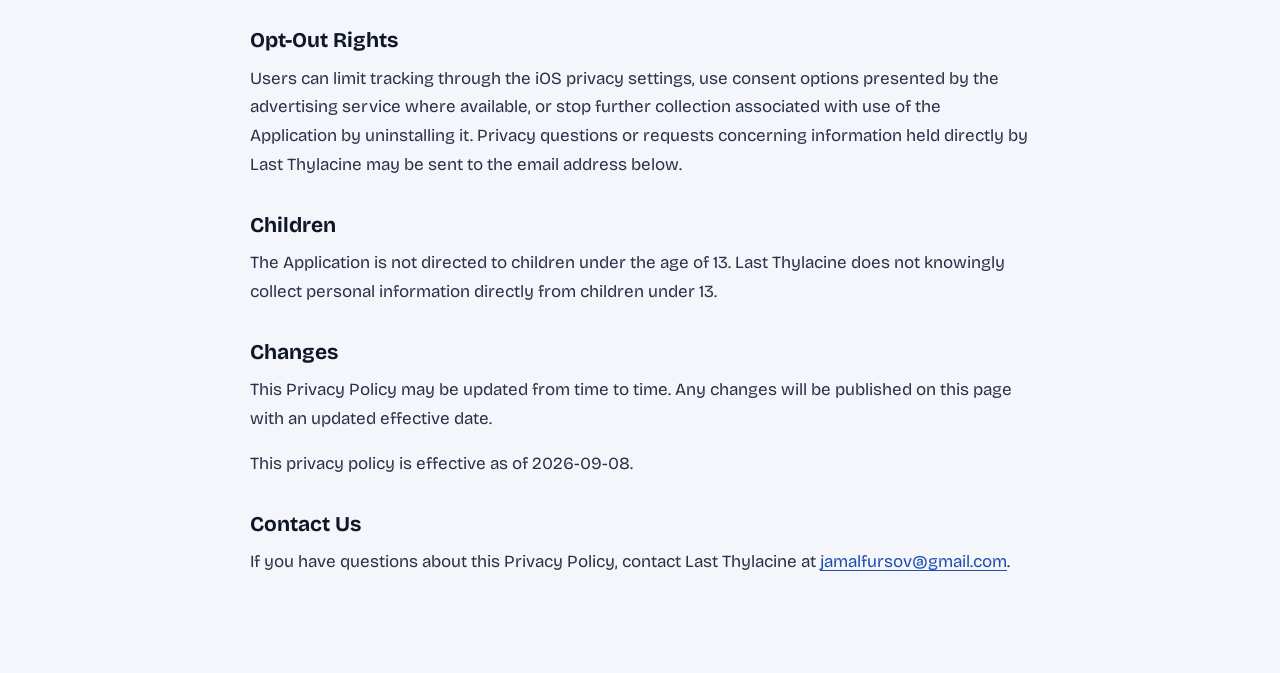
==== commit 172d1298: "Redesign the studio site A flat blue page: the logo and the name are a falling-sand toy that breaks " ====
--- a/photoanomaly-ios/index.html
+++ b/photoanomaly-ios/index.html
@@ -3,17 +3,17 @@
 <head>
   <meta charset="utf-8">
   <meta name="viewport" content="width=device-width, initial-scale=1">
-  <meta name="theme-color" content="#080a0d">
+  <meta name="theme-color" content="#1a46a0">
   <meta name="robots" content="index,follow">
   <title>Photo Anomaly — Privacy Policy for iOS</title>
-  <link rel="icon" href="../last-thylacine.png">
+  <link rel="icon" href="../assets/logo.svg" type="image/svg+xml">
   <link rel="stylesheet" href="../style.css">
 </head>
 <body class="legal-page">
   <main class="legal-wrap">
     <nav class="legal-nav" aria-label="Last Thylacine">
       <a href="../index.html">
-        <img src="../last-thylacine.png" alt="" width="30" height="30">
+        <img src="../assets/logo.svg" alt="" width="447" height="384">
         <strong>Last Thylacine</strong>
       </a>
       <span>Photo Anomaly</span>
--- a/style.css
+++ b/style.css
@@ -1,341 +1,138 @@
+@import url("https://fonts.googleapis.com/css2?family=Bricolage+Grotesque:wght@500;700;800&display=swap");
+
+/* Last Thylacine. One blue field, the logo and name made of sand, a darker step of blue under it. */
 :root {
-  --bg: #07090c;
-  --bg-soft: #0a0d11;
-  --panel: #0c1117;
-  --panel-2: #0e141b;
-  --text: #e8f2ff;
-  --muted: #8f98a5;
-  --muted-2: #626b77;
-  --line: rgba(210, 232, 255, .08);
-  --line-strong: rgba(210, 232, 255, .14);
-  --accent: #24d6d6;
-  --accent-2: #2e9fff;
-  --accent-soft: rgba(36, 214, 214, .12);
-  --radius: 28px;
-  --max: 1440px;
-  --header-h: 92px;
+  --base: #1d4fb0;
+  --bar: #1a46a0;
+  --ground: #163d8c;
+  --title: #fff3dc;
+  --text: #eef3ff;
+  --soft: #b0c4ec;
+  --font: "Bricolage Grotesque", "Segoe UI", system-ui, -apple-system, sans-serif;
+  --pad: clamp(16px, 4vw, 48px);
 }
 
 * { box-sizing: border-box; }
-html { scroll-behavior: smooth; background: var(--bg); }
-body {
-  margin: 0;
-  color: var(--text);
-  background: var(--bg);
-  font-family: Inter, ui-sans-serif, -apple-system, BlinkMacSystemFont, "Segoe UI", Roboto, Helvetica, Arial, sans-serif;
-  -webkit-font-smoothing: antialiased;
-  overflow-x: hidden;
+[hidden] { display: none !important; }
+html { background: var(--bar); -webkit-text-size-adjust: 100%; text-size-adjust: 100%; }
+body { margin: 0; background: var(--base); color: var(--text); font-family: var(--font); -webkit-font-smoothing: antialiased; overflow-x: clip; }
+img, video, canvas, svg { display: block; max-width: 100%; }
+a { color: inherit; }
+a:focus-visible, button:focus-visible { outline: 2px solid var(--title); outline-offset: 3px; border-radius: 6px; }
+.sr { position: absolute; width: 1px; height: 1px; overflow: hidden; clip-path: inset(50%); white-space: nowrap; }
+
+/* ---------- bar ---------- */
+.bar {
+  display: flex; align-items: center; justify-content: space-between; gap: 16px;
+  min-height: 68px;
+  padding: 12px max(var(--pad), env(safe-area-inset-right, 0px)) 12px max(var(--pad), env(safe-area-inset-left, 0px));
+  background: var(--bar);
+}
+.brand { display: inline-flex; align-items: center; gap: 10px; text-decoration: none; color: var(--title); font: 700 19px/1 var(--font); letter-spacing: -.01em; }
+.brand img { width: 42px; height: auto; }
+.nav { display: flex; gap: 28px; }
+.nav a { font: 500 16px/1 var(--font); color: var(--text); opacity: .85; text-decoration: none; transition: opacity .2s; }
+.nav a:hover { opacity: 1; }
+
+/* ---------- hero: the sand ---------- */
+.hero {
+  position: relative;
+  height: clamp(420px, calc(100svh - 68px), 860px);
+  overflow: hidden;
+  touch-action: pan-y;
+  user-select: none;
+  -webkit-user-select: none;
+  cursor: crosshair;
+  background: var(--base);
+}
+.hero canvas { position: absolute; inset: 0; width: 100%; height: 100%; }
+#sand { image-rendering: pixelated; image-rendering: crisp-edges; }
+#art { transition: opacity .35s ease; }
+#art.off { opacity: 0; transition: none; }
+.hero noscript img { position: absolute; left: 50%; top: 45%; width: min(40vw, 320px); translate: -50% -50%; }
+
+/* ---------- Powder Box 3D ---------- */
+.ground { padding: clamp(36px, 5vw, 64px) max(var(--pad), env(safe-area-inset-right, 0px)) clamp(48px, 6vw, 80px) max(var(--pad), env(safe-area-inset-left, 0px)); background: var(--ground); }
+.pb { max-width: 1200px; margin: 0 auto; display: grid; gap: 22px; }
+.screen { position: relative; aspect-ratio: 16 / 9; border-radius: 20px; overflow: hidden; background: #0b1a3d; }
+.screen video { width: 100%; height: 100%; object-fit: cover; }
+.play {
+  position: absolute; left: 50%; top: 50%; translate: -50% -50%;
+  width: clamp(64px, 8vw, 96px); aspect-ratio: 1;
+  display: grid; place-items: center; padding: 0;
+  border: 0; border-radius: 50%; cursor: pointer;
+  background: #fff; color: #111;
+  box-shadow: 0 10px 30px rgba(0, 0, 0, .35);
+  transition: transform .18s ease;
+}
+.play:hover { transform: scale(1.07); }
+.play:active { transform: scale(.95); }
+.play svg { width: 32%; margin-left: 8%; fill: currentColor; }
+.pb-row { display: flex; flex-wrap: wrap; align-items: center; justify-content: space-between; gap: 16px 20px; }
+.pb-title { display: flex; align-items: center; gap: 16px; min-width: 0; }
+.app-icon { width: 68px; height: 68px; border-radius: 17px; flex: none; }
+.pb h2 { margin: 0; font: 800 clamp(28px, 3.6vw, 46px)/1.05 var(--font); letter-spacing: -.02em; color: var(--title); }
+.badge {
+  display: inline-flex; align-items: center; gap: 10px;
+  padding: 8px 18px 9px 12px;
+  border-radius: 10px;
+  background: #000;
+  border: 1px solid #8c8c8c;
+  color: #fff; text-decoration: none;
+  transition: transform .15s;
+}
+.badge:hover { transform: translateY(-2px); }
+.badge svg { width: 26px; height: 26px; flex: none; }
+.badge span { display: grid; font: 500 21px/1 "Segoe UI", Roboto, Arial, sans-serif; letter-spacing: -.01em; }
+.badge small { font-size: 10px; font-weight: 500; letter-spacing: .04em; margin-bottom: 3px; }
+
+/* ---------- footer ---------- */
+.foot {
+  display: flex; flex-wrap: wrap; align-items: center; justify-content: space-between; gap: 18px 28px;
+  padding: 28px max(var(--pad), env(safe-area-inset-right, 0px)) max(28px, env(safe-area-inset-bottom, 0px)) max(var(--pad), env(safe-area-inset-left, 0px));
+  background: var(--bar);
+}
+.mail { font: 700 20px/1.2 var(--font); color: var(--title); text-decoration: none; letter-spacing: -.01em; }
+.mail:hover { text-decoration: underline; text-underline-offset: 4px; }
+.icons { display: flex; gap: 8px; }
+.icons a { display: grid; place-items: center; width: 42px; height: 42px; border-radius: 50%; background: rgba(255, 255, 255, .1); color: var(--text); transition: background-color .2s, transform .2s; }
+.icons a:hover { background: rgba(255, 255, 255, .2); transform: translateY(-2px); }
+.icons svg { width: 19px; height: 19px; fill: currentColor; }
+.links { display: flex; flex-wrap: wrap; gap: 6px 20px; font: 500 14px/1.4 var(--font); color: var(--soft); }
+.links a { text-decoration: none; }
+.links a:hover { color: var(--text); }
+
+@media (max-width: 600px) {
+  .nav { gap: 18px; }
+  .nav a { font-size: 15px; }
+  .brand { font-size: 17px; }
+  .app-icon { width: 54px; height: 54px; border-radius: 14px; }
+  .screen { border-radius: 14px; }
+}
+@media (max-width: 400px) {
+  .brand span { display: none; }
+}
+@media (prefers-reduced-motion: reduce) {
+  * { transition: none !important; }
 }
 
-a { color: inherit; text-decoration: none; }
-button, a { -webkit-tap-highlight-color: transparent; }
-img { display: block; max-width: 100%; }
-
-::selection { background: rgba(36, 214, 214, .25); color: white; }
-
-.ambient, .grid-glow { position: fixed; inset: auto; pointer-events: none; z-index: 0; }
-.ambient { width: 520px; height: 520px; border-radius: 50%; filter: blur(130px); opacity: .13; }
-.ambient-a { right: -220px; top: 120px; background: var(--accent-2); }
-.ambient-b { left: -220px; top: 820px; background: var(--accent); opacity: .09; }
-.grid-glow {
-  inset: 0;
-  opacity: .23;
-  background-image:
-    linear-gradient(rgba(255,255,255,.017) 1px, transparent 1px),
-    linear-gradient(90deg, rgba(255,255,255,.017) 1px, transparent 1px);
-  background-size: 76px 76px;
-  mask-image: linear-gradient(to bottom, black 0, transparent 780px);
+/* ---------- privacy policy pages ---------- */
+.legal-page { background: #f4f6fb; color: #1b2233; }
+.legal-wrap { max-width: 820px; margin: 0 auto; padding: 0 20px 80px; }
+.legal-nav {
+  display: flex; align-items: center; justify-content: space-between; gap: 16px;
+  width: 100vw; margin: 0 0 36px calc(50% - 50vw);
+  padding: 14px max(20px, calc(50vw - 390px));
+  background: var(--bar); color: var(--soft); font: 500 15px/1.3 var(--font);
 }
-
-.site-header {
-  position: relative;
-  z-index: 10;
-  width: min(calc(100% - 64px), var(--max));
-  height: var(--header-h);
-  margin: 0 auto;
-  display: grid;
-  grid-template-columns: 1fr auto 1fr;
-  align-items: center;
-  border-bottom: 1px solid var(--line);
-}
-.brand { display: inline-flex; align-items: center; gap: 12px; width: max-content; font-weight: 720; letter-spacing: -.02em; }
-.brand img { width: 42px; height: 42px; border-radius: 11px; box-shadow: 0 8px 28px rgba(38, 157, 255, .14); }
-.nav { display: flex; align-items: center; gap: 34px; font-size: 14px; color: var(--muted); }
-.nav a { transition: color .2s ease; }
-.nav a:hover { color: var(--text); }
-.language-toggle {
-  justify-self: end;
-  border: 1px solid var(--line-strong);
-  background: rgba(12, 17, 23, .72);
-  color: var(--muted-2);
-  padding: 9px 12px;
-  border-radius: 999px;
-  font: inherit;
-  font-size: 12px;
-  font-weight: 700;
-  cursor: pointer;
-  backdrop-filter: blur(14px);
-}
-.language-toggle [data-lang] { transition: color .2s ease; }
-.language-toggle [data-lang].active { color: var(--text); }
-.language-toggle .separator { margin: 0 5px; opacity: .35; }
-
-.section-shell { position: relative; z-index: 1; width: min(calc(100% - 64px), var(--max)); margin-left: auto; margin-right: auto; }
-
-.hero {
-  min-height: 690px;
-  display: grid;
-  grid-template-columns: 1.02fr .98fr;
-  align-items: center;
-  gap: 72px;
-  padding: 74px 0 88px;
-}
-.eyebrow, .section-kicker {
-  display: flex;
-  align-items: center;
-  gap: 10px;
-  color: var(--accent);
-  text-transform: uppercase;
-  letter-spacing: .13em;
-  font-size: 12px;
-  font-weight: 750;
-}
-.signal-dot { width: 6px; height: 6px; background: var(--accent); border-radius: 999px; box-shadow: 0 0 18px rgba(36,214,214,.9); flex: 0 0 auto; }
-.hero h1 {
-  margin: 0;
-  font-size: clamp(72px, 7.6vw, 124px);
-  line-height: .79;
-  letter-spacing: -.075em;
-  font-weight: 820;
-}
-.hero h1 span {
-  color: transparent;
-  -webkit-text-stroke: 1px rgba(224, 241, 255, .35);
-  text-stroke: 1px rgba(224, 241, 255, .35);
-}
-.hero-actions { margin-top: 56px; display: flex; flex-wrap: wrap; gap: 12px; }
-.button {
-  display: inline-flex;
-  align-items: center;
-  justify-content: space-between;
-  gap: 28px;
-  min-width: 190px;
-  padding: 15px 18px;
-  border: 1px solid var(--line-strong);
-  border-radius: 13px;
-  font-size: 14px;
-  font-weight: 720;
-  transition: transform .2s ease, background .2s ease, border-color .2s ease, box-shadow .2s ease;
-}
-.button:hover { transform: translateY(-2px); }
-.button-primary { background: var(--text); color: #071016; border-color: var(--text); box-shadow: 0 14px 42px rgba(94, 183, 255, .12); }
-.button-primary:hover { background: #fff; }
-.button-ghost { background: rgba(255,255,255,.018); }
-.button-ghost:hover { border-color: rgba(36,214,214,.28); background: rgba(36,214,214,.055); }
-.button-large { min-width: 230px; padding: 18px 20px; }
-
-.hero-mark { position: relative; display: grid; place-items: center; min-height: 500px; }
-.logo-frame {
-  width: min(68%, 390px);
-  aspect-ratio: 1;
-  border-radius: 42px;
-  overflow: hidden;
-  box-shadow: 0 36px 130px rgba(31, 140, 255, .22), 0 0 0 1px rgba(255,255,255,.07);
-  transform: rotate(2.4deg);
-  position: relative;
-  z-index: 2;
-}
-.logo-frame img { width: 100%; height: 100%; object-fit: cover; }
-.logo-orbit { position: absolute; width: 84%; aspect-ratio: 1; border-radius: 50%; border: 1px solid rgba(36,214,214,.14); box-shadow: inset 0 0 100px rgba(36,214,214,.03); }
-.logo-orbit::before, .logo-orbit::after { content: ""; position: absolute; border-radius: 50%; border: 1px solid rgba(46,159,255,.08); }
-.logo-orbit::before { inset: 10%; }
-.logo-orbit::after { inset: 24%; }
-.orbit-label { position: absolute; z-index: 3; font: 650 10px/1 ui-monospace, SFMono-Regular, Menlo, monospace; letter-spacing: .15em; color: rgba(221, 237, 255, .42); }
-.orbit-label-top { right: 8%; top: 13%; }
-.orbit-label-bottom { left: 8%; bottom: 14%; }
-
-.stats {
-  display: grid;
-  grid-template-columns: repeat(3, minmax(0, 1fr));
-  border-top: 1px solid var(--line);
-  border-bottom: 1px solid var(--line);
-  background: rgba(7,9,12,.36);
-}
-.stat {
-  min-width: 0;
-  padding: 38px 36px 40px;
-  border-right: 1px solid var(--line);
-}
-.stat:last-child { border-right: 0; }
-.stat-value { display: flex; align-items: baseline; flex-wrap: wrap; gap: 10px; min-width: 0; }
-.stat-value strong { font-size: clamp(40px, 4vw, 64px); line-height: .9; letter-spacing: -.055em; }
-.stat-value em { font-style: normal; color: var(--text); font-size: clamp(14px, 1.2vw, 19px); font-weight: 700; white-space: nowrap; }
-.stat > span { display: block; margin-top: 10px; color: var(--muted); font-size: 14px; line-height: 1.35; }
-
-.work, .links-section { padding-top: 132px; }
-.section-heading { max-width: 1000px; margin-bottom: 48px; }
-.compact-heading { margin-bottom: 30px; }
-.section-heading h2, .contact-card h2 {
-  margin: 14px 0 0;
-  font-size: clamp(48px, 6vw, 92px);
-  line-height: .97;
-  letter-spacing: -.055em;
-}
-
-.project-grid { display: grid; grid-template-columns: repeat(2, minmax(0, 1fr)); gap: 16px; }
-.project-card {
-  min-width: 0;
-  overflow: hidden;
-  border: 1px solid var(--line);
-  border-radius: var(--radius);
-  background: linear-gradient(145deg, rgba(14,20,27,.97), rgba(9,13,18,.97));
-  box-shadow: 0 28px 80px rgba(0,0,0,.16);
-  transition: transform .25s ease, border-color .25s ease, box-shadow .25s ease;
-}
-.project-card:hover { transform: translateY(-3px); border-color: rgba(85,183,255,.18); box-shadow: 0 34px 90px rgba(0,0,0,.24); }
-.project-card-wide { grid-column: 1 / -1; }
-
-.project-media { position: relative; height: 250px; display: grid; overflow: hidden; background: #05070a; border-bottom: 1px solid var(--line); }
-.project-media img { width: 100%; height: 100%; min-width: 0; object-fit: cover; transition: transform .45s ease, filter .45s ease; filter: saturate(.78) contrast(1.02) brightness(.82); }
-.project-card:hover .project-media img { transform: scale(1.025); filter: saturate(.92) contrast(1.04) brightness(.9); }
-.media-pair { grid-template-columns: 1fr 1fr; gap: 2px; }
-.media-triptych { grid-template-columns: repeat(3, 1fr); gap: 2px; }
-.media-portrait img { object-position: center 25%; }
-.media-shade { position: absolute; inset: 0; background: linear-gradient(to top, rgba(5,8,12,.75) 0%, transparent 52%), linear-gradient(90deg, rgba(4,8,12,.08), transparent); pointer-events: none; }
-.media-badge { position: absolute; left: 18px; top: 18px; display: inline-flex; align-items: center; gap: 8px; padding: 8px 10px; border-radius: 999px; border: 1px solid rgba(255,255,255,.12); background: rgba(7,10,14,.68); backdrop-filter: blur(12px); font: 700 10px/1 ui-monospace, SFMono-Regular, Menlo, monospace; text-transform: uppercase; letter-spacing: .08em; color: #b7c3cf; }
-.status-live { color: #92f8f2; border-color: rgba(36,214,214,.22); }
-
-.project-content { padding: 26px 30px 30px; display: flex; flex-direction: column; min-height: 335px; }
-.project-topline { display: flex; justify-content: space-between; align-items: center; gap: 20px; color: var(--muted-2); font: 700 10px/1 ui-monospace, SFMono-Regular, Menlo, monospace; letter-spacing: .08em; text-transform: uppercase; }
-.project-index { color: #a9b5c2; }
-.project-content h3 { margin: 34px 0 16px; font-size: clamp(34px, 3.6vw, 58px); line-height: .95; letter-spacing: -.052em; }
-.project-content p { margin: 0; color: #a2a9b1; font-size: 15px; line-height: 1.65; }
-.project-meta { display: flex; flex-wrap: wrap; gap: 8px; margin-top: 24px; }
-.project-meta span { padding: 7px 10px; border: 1px solid var(--line); border-radius: 999px; color: #929ba6; font: 650 10px/1 ui-monospace, SFMono-Regular, Menlo, monospace; }
-.project-link { display: flex; align-items: center; justify-content: space-between; gap: 20px; margin-top: auto; padding-top: 30px; color: #dbe8f7; font-size: 14px; font-weight: 720; border-top: 1px solid var(--line); }
-.project-meta + .project-link { margin-top: 30px; }
-.project-link span:last-child { color: var(--accent-2); font-size: 18px; transition: transform .2s ease; }
-.project-link:hover span:last-child { transform: translate(3px, -3px); }
-
-.archive-card { position: relative; }
-.archive-visual { position: relative; height: 250px; overflow: hidden; border-bottom: 1px solid var(--line); background: radial-gradient(circle at 66% 18%, rgba(36,214,214,.13), transparent 36%), linear-gradient(135deg, #0b1218, #080b0f 62%); }
-.archive-word { position: absolute; left: 28px; bottom: 16px; z-index: 2; font-size: 104px; font-weight: 850; line-height: .8; letter-spacing: -.08em; color: rgba(231,243,255,.95); }
-.archive-stack { position: absolute; right: 30px; top: 28px; display: grid; grid-template-columns: repeat(3, 58px); gap: 9px; transform: rotate(-6deg); }
-.archive-stack span { aspect-ratio: 1; display: grid; place-items: center; border-radius: 14px; background: rgba(255,255,255,.035); border: 1px solid rgba(255,255,255,.08); color: rgba(204,225,245,.45); font: 760 12px/1 ui-monospace, monospace; }
-.archive-stack span:nth-child(2), .archive-stack span:nth-child(5) { color: var(--accent); border-color: rgba(36,214,214,.16); background: rgba(36,214,214,.045); }
-.archive-grid { position: absolute; inset: 0; background-image: linear-gradient(rgba(255,255,255,.025) 1px, transparent 1px), linear-gradient(90deg, rgba(255,255,255,.025) 1px, transparent 1px); background-size: 32px 32px; mask-image: linear-gradient(90deg, transparent, black); }
-
-.links-section { padding-bottom: 40px; }
-.social-grid { display: grid; grid-template-columns: repeat(3, minmax(0, 1fr)); gap: 12px; }
-.social-card {
-  min-width: 0;
-  display: grid;
-  grid-template-columns: auto minmax(0,1fr) auto;
-  align-items: center;
-  gap: 16px;
-  min-height: 112px;
-  padding: 19px;
-  border: 1px solid var(--line);
-  border-radius: 19px;
-  background: rgba(11,15,20,.68);
-  transition: transform .22s ease, border-color .22s ease, background .22s ease;
-}
-.social-card:hover { transform: translateY(-3px); border-color: rgba(36,214,214,.2); background: rgba(13,20,26,.94); }
-.social-icon { width: 48px; height: 48px; display: grid; place-items: center; border-radius: 14px; border: 1px solid var(--line-strong); background: rgba(255,255,255,.025); color: #d8e7f4; }
-.social-icon svg { width: 23px; height: 23px; fill: currentColor; }
-.itch-icon b { font-size: 12px; letter-spacing: -.04em; }
-.social-copy { min-width: 0; }
-.social-copy strong { display: block; font-size: 16px; }
-.social-copy small { display: block; margin-top: 5px; color: var(--muted); font-size: 12px; white-space: nowrap; overflow: hidden; text-overflow: ellipsis; }
-.social-arrow { color: var(--accent-2); font-size: 18px; transition: transform .2s ease; }
-.social-card:hover .social-arrow { transform: translate(3px,-3px); }
-.social-card:hover .social-icon { color: var(--accent); }
-
-.contact-section { padding-top: 108px; padding-bottom: 108px; }
-.contact-card { padding: 44px; display: flex; align-items: end; justify-content: space-between; gap: 42px; border: 1px solid rgba(36,214,214,.12); border-radius: 28px; background: radial-gradient(circle at 88% 20%, rgba(46,159,255,.13), transparent 31%), linear-gradient(135deg, rgba(13,20,27,.94), rgba(8,12,16,.94)); }
-.contact-card h2 { font-size: clamp(30px, 4vw, 58px); max-width: 820px; overflow-wrap: anywhere; }
-.contact-copy { min-width: 0; }
-
-.site-footer { min-height: 94px; display: flex; align-items: center; justify-content: space-between; gap: 30px; border-top: 1px solid var(--line); color: var(--muted-2); font-size: 12px; }
-.site-footer a:hover { color: var(--text); }
-
-.reveal { opacity: 0; transform: translateY(16px); transition: opacity .6s ease, transform .6s ease; }
-.reveal.is-visible { opacity: 1; transform: none; }
-
-/* Privacy policy */
-.legal-page { background: #101315; color: #e7e9eb; }
-.legal-page .ambient, .legal-page .grid-glow { display: none; }
-.legal-wrap { width: min(calc(100% - 48px), 1080px); margin: 0 auto; padding: 34px 0 80px; }
-.legal-nav { display: flex; align-items: center; justify-content: space-between; gap: 24px; padding-bottom: 25px; border-bottom: 1px solid rgba(255,255,255,.12); color: #989fa6; font-size: 13px; }
-.legal-nav a { display: flex; align-items: center; gap: 10px; color: #35a9ff; }
-.legal-nav img { width: 30px; height: 30px; border-radius: 7px; }
-.legal-article { margin-top: 24px; font-family: ui-sans-serif, system-ui, -apple-system, "Segoe UI", sans-serif; font-size: 16px; line-height: 1.68; color: #d8dbde; }
-.legal-article h1 { font-size: 18px; margin: 0 0 22px; }
-.legal-article h2 { font-size: 16px; margin: 28px 0 12px; }
-.legal-article p { margin: 0 0 17px; }
-.legal-article ul { margin: 0 0 20px; padding-left: 28px; }
-.legal-article a { color: #4caaf5; }
-.legal-article hr { border: 0; border-top: 1px solid rgba(255,255,255,.12); margin: 30px 0; }
-
-@media (max-width: 1100px) {
-  .hero { min-height: auto; grid-template-columns: 1fr .82fr; gap: 28px; }
-  .hero h1 { font-size: clamp(68px, 9.6vw, 108px); }
-  .logo-frame { width: min(78%, 350px); }
-  .social-grid { grid-template-columns: repeat(2, minmax(0, 1fr)); }
-}
-
-@media (max-width: 820px) {
-  :root { --header-h: 74px; --radius: 22px; }
-  .site-header, .section-shell { width: min(calc(100% - 34px), var(--max)); }
-  .site-header { grid-template-columns: 1fr auto; }
-  .nav { display: none; }
-  .hero { grid-template-columns: 1fr; padding: 60px 0 74px; gap: 36px; }
-  .hero-mark { min-height: 360px; order: -1; }
-  .logo-frame { width: min(68vw, 315px); border-radius: 34px; }
-  .logo-orbit { width: min(82vw, 390px); }
-  .hero h1 { font-size: clamp(52px, 16vw, 82px); }
-  .hero-actions { margin-top: 40px; }
-  .stats { grid-template-columns: 1fr; }
-  .stat { border-right: 0; border-bottom: 1px solid var(--line); padding: 26px 10px; display: grid; grid-template-columns: minmax(145px, auto) 1fr; align-items: center; gap: 18px; }
-  .stat:last-child { border-bottom: 0; }
-  .stat > span { margin: 0; }
-  .work, .links-section { padding-top: 92px; }
-  .section-heading { margin-bottom: 34px; }
-  .project-grid { grid-template-columns: 1fr; }
-  .project-card-wide { grid-column: auto; }
-  .project-media, .archive-visual { height: 230px; }
-  .project-content { padding: 24px; min-height: 0; }
-  .project-content h3 { font-size: clamp(38px, 11vw, 56px); }
-  .project-link { margin-top: 28px; }
-  .contact-card { align-items: stretch; flex-direction: column; padding: 30px 24px; }
-  .button-large { width: 100%; }
-  .site-footer { min-height: 118px; align-items: flex-start; justify-content: center; flex-direction: column; gap: 10px; }
-}
-
-@media (max-width: 560px) {
-  .brand span { font-size: 14px; }
-  .brand img { width: 36px; height: 36px; border-radius: 9px; }
-  .language-toggle { padding: 8px 10px; }
-  .hero { padding-top: 42px; }
-  .hero-mark { min-height: 310px; }
-  .hero-actions { flex-direction: column; }
-  .button { width: 100%; }
-  .stat { grid-template-columns: 130px 1fr; }
-  .stat-value { gap: 6px; }
-  .stat-value strong { font-size: 42px; }
-  .stat-value em { font-size: 13px; }
-  .section-heading h2 { font-size: 44px; }
-  .media-pair { grid-template-columns: 1fr 1fr; }
-  .media-triptych { grid-template-columns: repeat(3, 1fr); }
-  .project-media { height: 205px; }
-  .archive-word { font-size: 82px; }
-  .archive-stack { right: 20px; grid-template-columns: repeat(3, 45px); }
-  .social-grid { grid-template-columns: 1fr; }
-  .social-card { min-height: 94px; }
-}
-
-@media (prefers-reduced-motion: reduce) {
-  html { scroll-behavior: auto; }
-  *, *::before, *::after { animation: none !important; transition: none !important; }
-  .reveal { opacity: 1; transform: none; }
-}
+.legal-nav a { display: inline-flex; align-items: center; gap: 10px; color: var(--title); text-decoration: none; font: 700 18px/1 var(--font); }
+.legal-nav img { width: 38px; height: auto; }
+.legal-nav strong { font-weight: 700; }
+.legal-article { font: 400 17px/1.7 var(--font); color: #2a3247; }
+.legal-article h1 { margin: 0 0 20px; font: 800 clamp(28px, 4vw, 38px)/1.1 var(--font); letter-spacing: -.02em; color: #101727; }
+.legal-article h2 { margin: 32px 0 10px; font: 700 21px/1.3 var(--font); color: #101727; }
+.legal-article p { margin: 0 0 16px; }
+.legal-article ul { margin: 0 0 18px; padding-left: 24px; }
+.legal-article li { margin-bottom: 6px; }
+.legal-article a { color: var(--base); text-underline-offset: 3px; }
+.legal-article hr { border: 0; border-top: 1px solid #d6dcea; margin: 32px 0; }
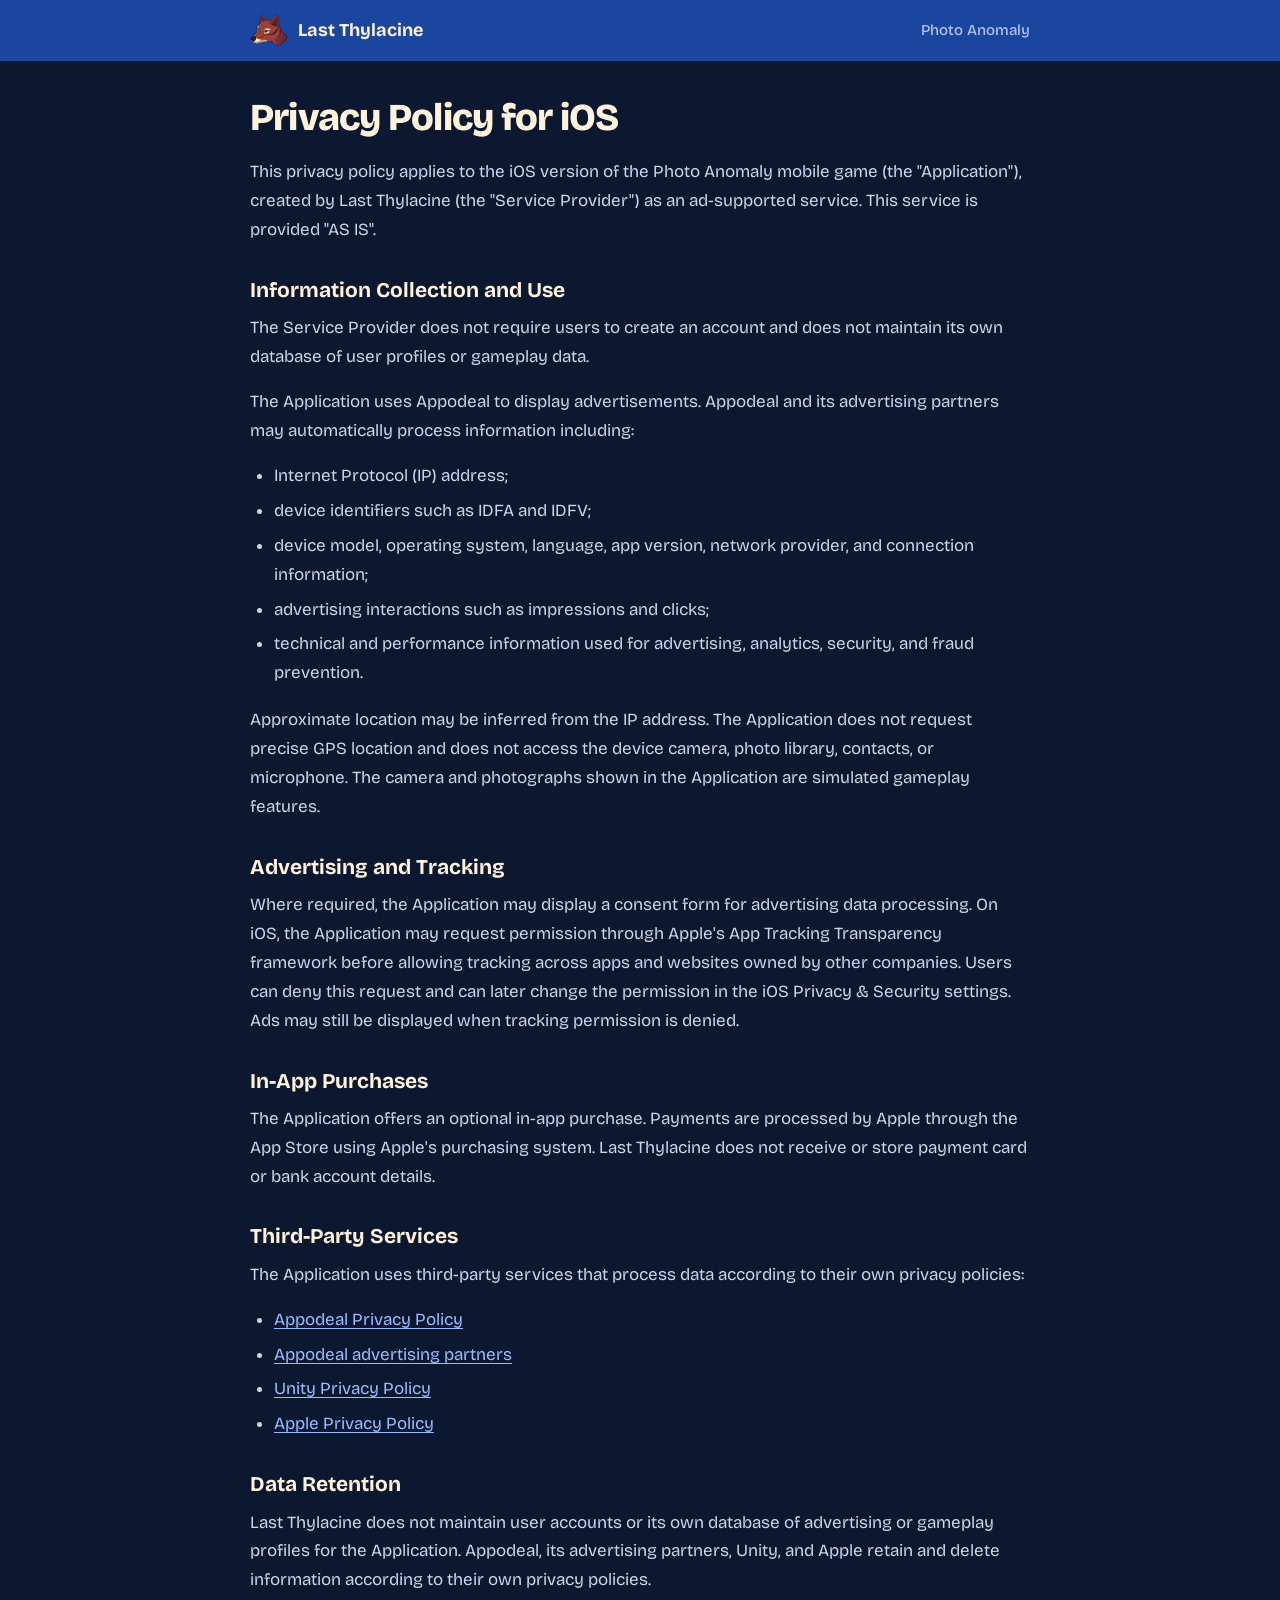
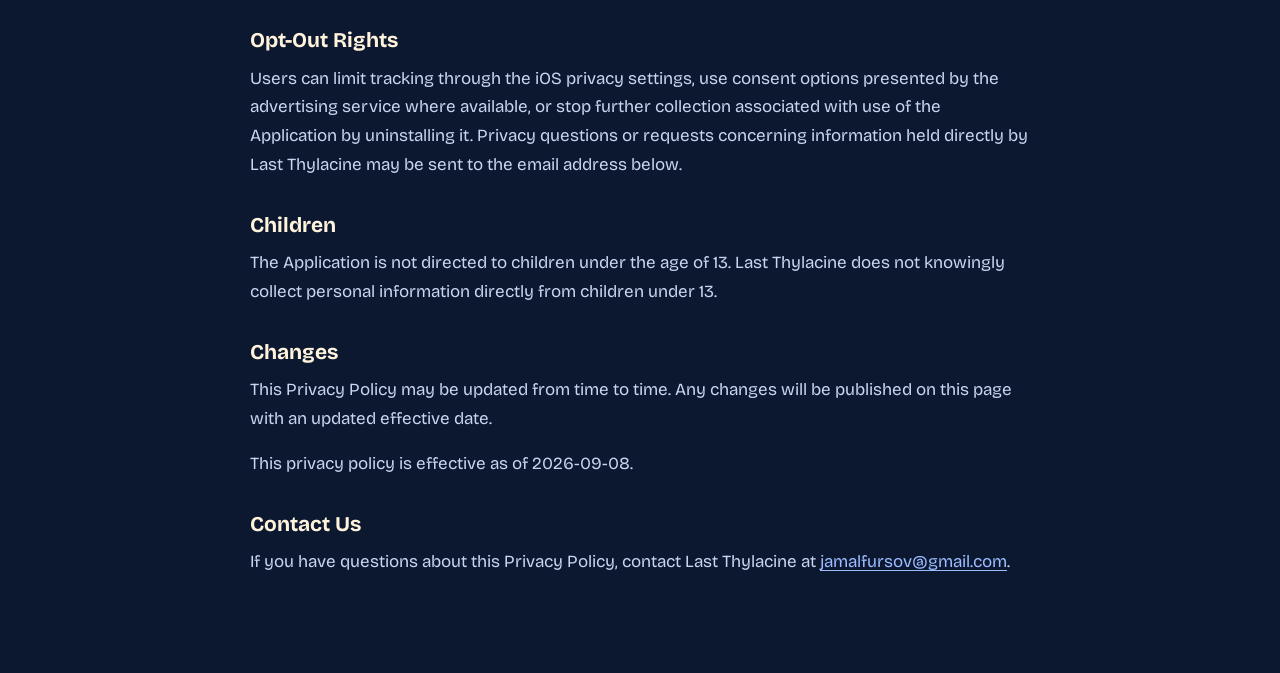
==== commit 61072403: "Dark text pages, shorter Powder Box 3D privacy policy - Privacy policies and the account deletion pa" ====
--- a/photoanomaly-ios/index.html
+++ b/photoanomaly-ios/index.html
@@ -4,6 +4,7 @@
   <meta charset="utf-8">
   <meta name="viewport" content="width=device-width, initial-scale=1">
   <meta name="theme-color" content="#1a46a0">
+  <meta name="color-scheme" content="dark">
   <meta name="robots" content="index,follow">
   <title>Photo Anomaly — Privacy Policy for iOS</title>
   <link rel="icon" href="../assets/logo.svg" type="image/svg+xml">
--- a/style.css
+++ b/style.css
@@ -1,6 +1,7 @@
 @import url("https://fonts.googleapis.com/css2?family=Bricolage+Grotesque:wght@500;700;800&display=swap");
 
-/* Last Thylacine. One blue field, the logo and name made of sand, a darker step of blue under it. */
+/* Last Thylacine. One screen: the Powder Box 3D trailer behind a sand toy made of the logo and the name,
+   the game on the right, social links on the floor. */
 :root {
   --base: #1d4fb0;
   --bar: #1a46a0;
@@ -9,7 +10,7 @@
   --text: #eef3ff;
   --soft: #b0c4ec;
   --font: "Bricolage Grotesque", "Segoe UI", system-ui, -apple-system, sans-serif;
-  --pad: clamp(16px, 4vw, 48px);
+  --pad: clamp(16px, 4vw, 64px);
 }
 
 * { box-sizing: border-box; }
@@ -34,44 +35,38 @@
 .nav a { font: 500 16px/1 var(--font); color: var(--text); opacity: .85; text-decoration: none; transition: opacity .2s; }
 .nav a:hover { opacity: 1; }
 
-/* ---------- hero: the sand ---------- */
+/* ---------- hero: trailer behind the sand ---------- */
 .hero {
   position: relative;
-  height: clamp(420px, calc(100svh - 68px), 860px);
+  height: clamp(560px, calc(100svh - 68px), 980px);
   overflow: hidden;
   touch-action: pan-y;
   user-select: none;
   -webkit-user-select: none;
   cursor: crosshair;
-  background: var(--base);
-}
+  background: var(--ground);
+}
+.hero__video { position: absolute; inset: -12px; width: calc(100% + 24px); height: calc(100% + 24px); max-width: none; object-fit: cover; filter: blur(3px); }
+.hero__scrim { position: absolute; inset: 0; background: linear-gradient(90deg, rgba(13, 35, 92, .84), rgba(13, 35, 92, .7) 50%, rgba(13, 35, 92, .58)); }
+@media (max-width: 899px) { .hero__scrim { background: rgba(13, 35, 92, .74); } }
 .hero canvas { position: absolute; inset: 0; width: 100%; height: 100%; }
 #sand { image-rendering: pixelated; image-rendering: crisp-edges; }
 #art { transition: opacity .35s ease; }
 #art.off { opacity: 0; transition: none; }
-.hero noscript img { position: absolute; left: 50%; top: 45%; width: min(40vw, 320px); translate: -50% -50%; }
-
-/* ---------- Powder Box 3D ---------- */
-.ground { padding: clamp(36px, 5vw, 64px) max(var(--pad), env(safe-area-inset-right, 0px)) clamp(48px, 6vw, 80px) max(var(--pad), env(safe-area-inset-left, 0px)); background: var(--ground); }
-.pb { max-width: 1200px; margin: 0 auto; display: grid; gap: 22px; }
-.screen { position: relative; aspect-ratio: 16 / 9; border-radius: 20px; overflow: hidden; background: #0b1a3d; }
-.screen video { width: 100%; height: 100%; object-fit: cover; }
-.play {
-  position: absolute; left: 50%; top: 50%; translate: -50% -50%;
-  width: clamp(64px, 8vw, 96px); aspect-ratio: 1;
-  display: grid; place-items: center; padding: 0;
-  border: 0; border-radius: 50%; cursor: pointer;
-  background: #fff; color: #111;
-  box-shadow: 0 10px 30px rgba(0, 0, 0, .35);
-  transition: transform .18s ease;
-}
-.play:hover { transform: scale(1.07); }
-.play:active { transform: scale(.95); }
-.play svg { width: 32%; margin-left: 8%; fill: currentColor; }
-.pb-row { display: flex; flex-wrap: wrap; align-items: center; justify-content: space-between; gap: 16px 20px; }
-.pb-title { display: flex; align-items: center; gap: 16px; min-width: 0; }
-.app-icon { width: 68px; height: 68px; border-radius: 17px; flex: none; }
-.pb h2 { margin: 0; font: 800 clamp(28px, 3.6vw, 46px)/1.05 var(--font); letter-spacing: -.02em; color: var(--title); }
+.hero__nojs { position: absolute; left: var(--pad); top: 20%; width: min(30vw, 300px); }
+
+.game {
+  position: absolute; z-index: 2;
+  right: max(var(--pad), env(safe-area-inset-right, 0px)); top: 45%; translate: 0 -50%;
+  width: min(440px, 38%);
+  display: grid; gap: 18px; justify-items: start;
+  cursor: auto;
+}
+.game__head { display: flex; align-items: center; gap: 16px; }
+.app-icon { width: 72px; height: 72px; border-radius: 18px; flex: none; }
+.game h2 { margin: 0; font: 800 clamp(30px, 3.4vw, 48px)/1.02 var(--font); letter-spacing: -.02em; color: var(--title); }
+.game p { margin: 0; font: 500 clamp(17px, 1.4vw, 20px)/1.45 var(--font); color: var(--text); max-width: 34ch; }
+.game__actions { display: flex; flex-wrap: wrap; align-items: center; gap: 12px; }
 .badge {
   display: inline-flex; align-items: center; gap: 10px;
   padding: 8px 18px 9px 12px;
@@ -85,29 +80,58 @@
 .badge svg { width: 26px; height: 26px; flex: none; }
 .badge span { display: grid; font: 500 21px/1 "Segoe UI", Roboto, Arial, sans-serif; letter-spacing: -.01em; }
 .badge small { font-size: 10px; font-weight: 500; letter-spacing: .04em; margin-bottom: 3px; }
+.watch {
+  display: inline-flex; align-items: center; gap: 10px;
+  height: 52px; padding: 0 20px;
+  border: 0; border-radius: 10px; cursor: pointer;
+  background: rgba(255, 255, 255, .14); color: var(--text);
+  font: 700 16px/1 var(--font);
+  transition: background-color .2s;
+}
+.watch:hover { background: rgba(255, 255, 255, .24); }
+.watch svg { width: 12px; height: 12px; fill: currentColor; }
+
+.icons {
+  position: absolute; z-index: 2; left: 50%; bottom: 11%; translate: -50% 0;
+  display: flex; gap: 10px; cursor: auto;
+}
+.icons a { display: grid; place-items: center; width: 44px; height: 44px; border-radius: 50%; background: rgba(13, 35, 92, .55); color: var(--text); transition: background-color .2s, transform .2s; }
+.icons a:hover { background: rgba(13, 35, 92, .85); transform: translateY(-2px); }
+.icons svg { width: 20px; height: 20px; fill: currentColor; }
+
+/* ---------- trailer with sound ---------- */
+.tv { width: min(1200px, 94vw); padding: 0; border: 0; border-radius: 16px; background: #000; overflow: visible; }
+.tv::backdrop { background: rgba(5, 12, 32, .85); }
+.tv video { width: 100%; height: auto; border-radius: 16px; }
+.tv__close { position: absolute; right: -6px; top: -52px; width: 44px; height: 44px; border: 0; border-radius: 50%; background: #fff; color: #111; font: 400 28px/1 var(--font); cursor: pointer; }
 
 /* ---------- footer ---------- */
 .foot {
-  display: flex; flex-wrap: wrap; align-items: center; justify-content: space-between; gap: 18px 28px;
-  padding: 28px max(var(--pad), env(safe-area-inset-right, 0px)) max(28px, env(safe-area-inset-bottom, 0px)) max(var(--pad), env(safe-area-inset-left, 0px));
+  display: flex; flex-wrap: wrap; align-items: center; justify-content: space-between; gap: 14px 28px;
+  padding: 24px max(var(--pad), env(safe-area-inset-right, 0px)) max(24px, env(safe-area-inset-bottom, 0px)) max(var(--pad), env(safe-area-inset-left, 0px));
   background: var(--bar);
 }
-.mail { font: 700 20px/1.2 var(--font); color: var(--title); text-decoration: none; letter-spacing: -.01em; }
+.mail { font: 700 18px/1.2 var(--font); color: var(--title); text-decoration: none; letter-spacing: -.01em; }
 .mail:hover { text-decoration: underline; text-underline-offset: 4px; }
-.icons { display: flex; gap: 8px; }
-.icons a { display: grid; place-items: center; width: 42px; height: 42px; border-radius: 50%; background: rgba(255, 255, 255, .1); color: var(--text); transition: background-color .2s, transform .2s; }
-.icons a:hover { background: rgba(255, 255, 255, .2); transform: translateY(-2px); }
-.icons svg { width: 19px; height: 19px; fill: currentColor; }
 .links { display: flex; flex-wrap: wrap; gap: 6px 20px; font: 500 14px/1.4 var(--font); color: var(--soft); }
 .links a { text-decoration: none; }
 .links a:hover { color: var(--text); }
 
+/* narrow screens: the sand name on top, the game under it, the links on the floor */
+@media (max-width: 899px) {
+  .hero { height: max(640px, calc(100svh - 68px)); }
+  .game { left: max(var(--pad), env(safe-area-inset-left, 0px)); right: max(var(--pad), env(safe-area-inset-right, 0px)); top: 40%; translate: none; width: auto; gap: 14px; }
+  .game p { max-width: 40ch; }
+  .icons { bottom: 10%; }
+}
 @media (max-width: 600px) {
   .nav { gap: 18px; }
   .nav a { font-size: 15px; }
   .brand { font-size: 17px; }
-  .app-icon { width: 54px; height: 54px; border-radius: 14px; }
-  .screen { border-radius: 14px; }
+  .app-icon { width: 56px; height: 56px; border-radius: 14px; }
+  .watch { height: 50px; padding: 0 16px; }
+  .icons { gap: 8px; }
+  .icons a { width: 42px; height: 42px; }
 }
 @media (max-width: 400px) {
   .brand span { display: none; }
@@ -116,8 +140,17 @@
   * { transition: none !important; }
 }
 
-/* ---------- privacy policy pages ---------- */
-.legal-page { background: #f4f6fb; color: #1b2233; }
+/* ---------- text pages: privacy policies, account deletion. Dark only, no switch ---------- */
+.legal-page {
+  --page: #0c1730;
+  --card: #13213f;
+  --line: #273a63;
+  --body: #c9d5ee;
+  --head: #fff3dc;
+  --link: #9cbcff;
+  color-scheme: dark;
+  background: var(--page); color: var(--body);
+}
 .legal-wrap { max-width: 820px; margin: 0 auto; padding: 0 20px 80px; }
 .legal-nav {
   display: flex; align-items: center; justify-content: space-between; gap: 16px;
@@ -128,11 +161,50 @@
 .legal-nav a { display: inline-flex; align-items: center; gap: 10px; color: var(--title); text-decoration: none; font: 700 18px/1 var(--font); }
 .legal-nav img { width: 38px; height: auto; }
 .legal-nav strong { font-weight: 700; }
-.legal-article { font: 400 17px/1.7 var(--font); color: #2a3247; }
-.legal-article h1 { margin: 0 0 20px; font: 800 clamp(28px, 4vw, 38px)/1.1 var(--font); letter-spacing: -.02em; color: #101727; }
-.legal-article h2 { margin: 32px 0 10px; font: 700 21px/1.3 var(--font); color: #101727; }
+.legal-article { font: 400 17px/1.7 var(--font); color: var(--body); }
+.legal-article h1 { margin: 0 0 20px; font: 800 clamp(28px, 4vw, 38px)/1.1 var(--font); letter-spacing: -.02em; color: var(--head); }
+.legal-article h2 { margin: 32px 0 10px; font: 700 21px/1.3 var(--font); color: var(--head); }
 .legal-article p { margin: 0 0 16px; }
 .legal-article ul { margin: 0 0 18px; padding-left: 24px; }
 .legal-article li { margin-bottom: 6px; }
-.legal-article a { color: var(--base); text-underline-offset: 3px; }
-.legal-article hr { border: 0; border-top: 1px solid #d6dcea; margin: 32px 0; }
+.legal-article a { color: var(--link); text-underline-offset: 3px; }
+.legal-article hr { border: 0; border-top: 1px solid var(--line); margin: 32px 0; }
+
+/* account deletion page (powderbox3d/delete-account) */
+.lang select {
+  height: 36px; padding: 0 10px; border: 0; border-radius: 8px;
+  background: rgba(255, 255, 255, .14); color: var(--text); font: 500 15px/1 var(--font); cursor: pointer;
+}
+.lang option { color: var(--text); background: var(--card); }
+.del-app { display: flex; align-items: center; gap: 12px; margin: 0 0 14px !important; font: 700 17px/1 var(--font); color: var(--head); }
+.del-app img { width: 44px; height: 44px; border-radius: 11px; }
+.del-form, .del-done {
+  display: grid; gap: 16px;
+  margin: 26px 0 8px; padding: 24px;
+  background: var(--card); border: 1px solid var(--line); border-radius: 16px;
+}
+.del-form p, .del-done p, .del-done h2 { margin: 0; }
+.del-warn { padding: 12px 16px; border-radius: 10px; background: #3a1620; border-left: 4px solid #f0525a; color: #ffc1c4; font-weight: 500; }
+.del-field { display: grid; gap: 6px; font: 700 15px/1.3 var(--font); color: var(--head); }
+.del-field input {
+  width: 100%; height: 48px; padding: 0 14px;
+  border: 1px solid #3a4f7d; border-radius: 10px; background: var(--page);
+  font: 500 17px/1 var(--font); color: #fff;
+}
+.del-field input:focus { outline: 2px solid var(--link); outline-offset: 0; border-color: transparent; }
+.del-check { display: flex; align-items: flex-start; gap: 10px; font: 500 16px/1.4 var(--font); cursor: pointer; }
+.del-check input { width: 20px; height: 20px; margin: 1px 0 0; flex: none; accent-color: #e5484d; cursor: pointer; }
+.del-error { color: #ff8a8f; font-weight: 700; }
+.del-button {
+  height: 52px; border: 0; border-radius: 10px; cursor: pointer;
+  background: #d93a40; color: #fff; font: 700 17px/1 var(--font);
+  transition: background-color .2s, opacity .2s;
+}
+.del-button:hover:not(:disabled) { background: #b92e34; }
+.del-button:disabled { opacity: .4; cursor: default; }
+.del-done { border-color: #2f7a4a; background: #10301f; }
+.del-done h2 { font: 700 21px/1.3 var(--font); color: #a6e9bd; }
+@media (max-width: 600px) {
+  .del-form, .del-done { padding: 18px; }
+  .legal-nav strong { display: none; }
+}
